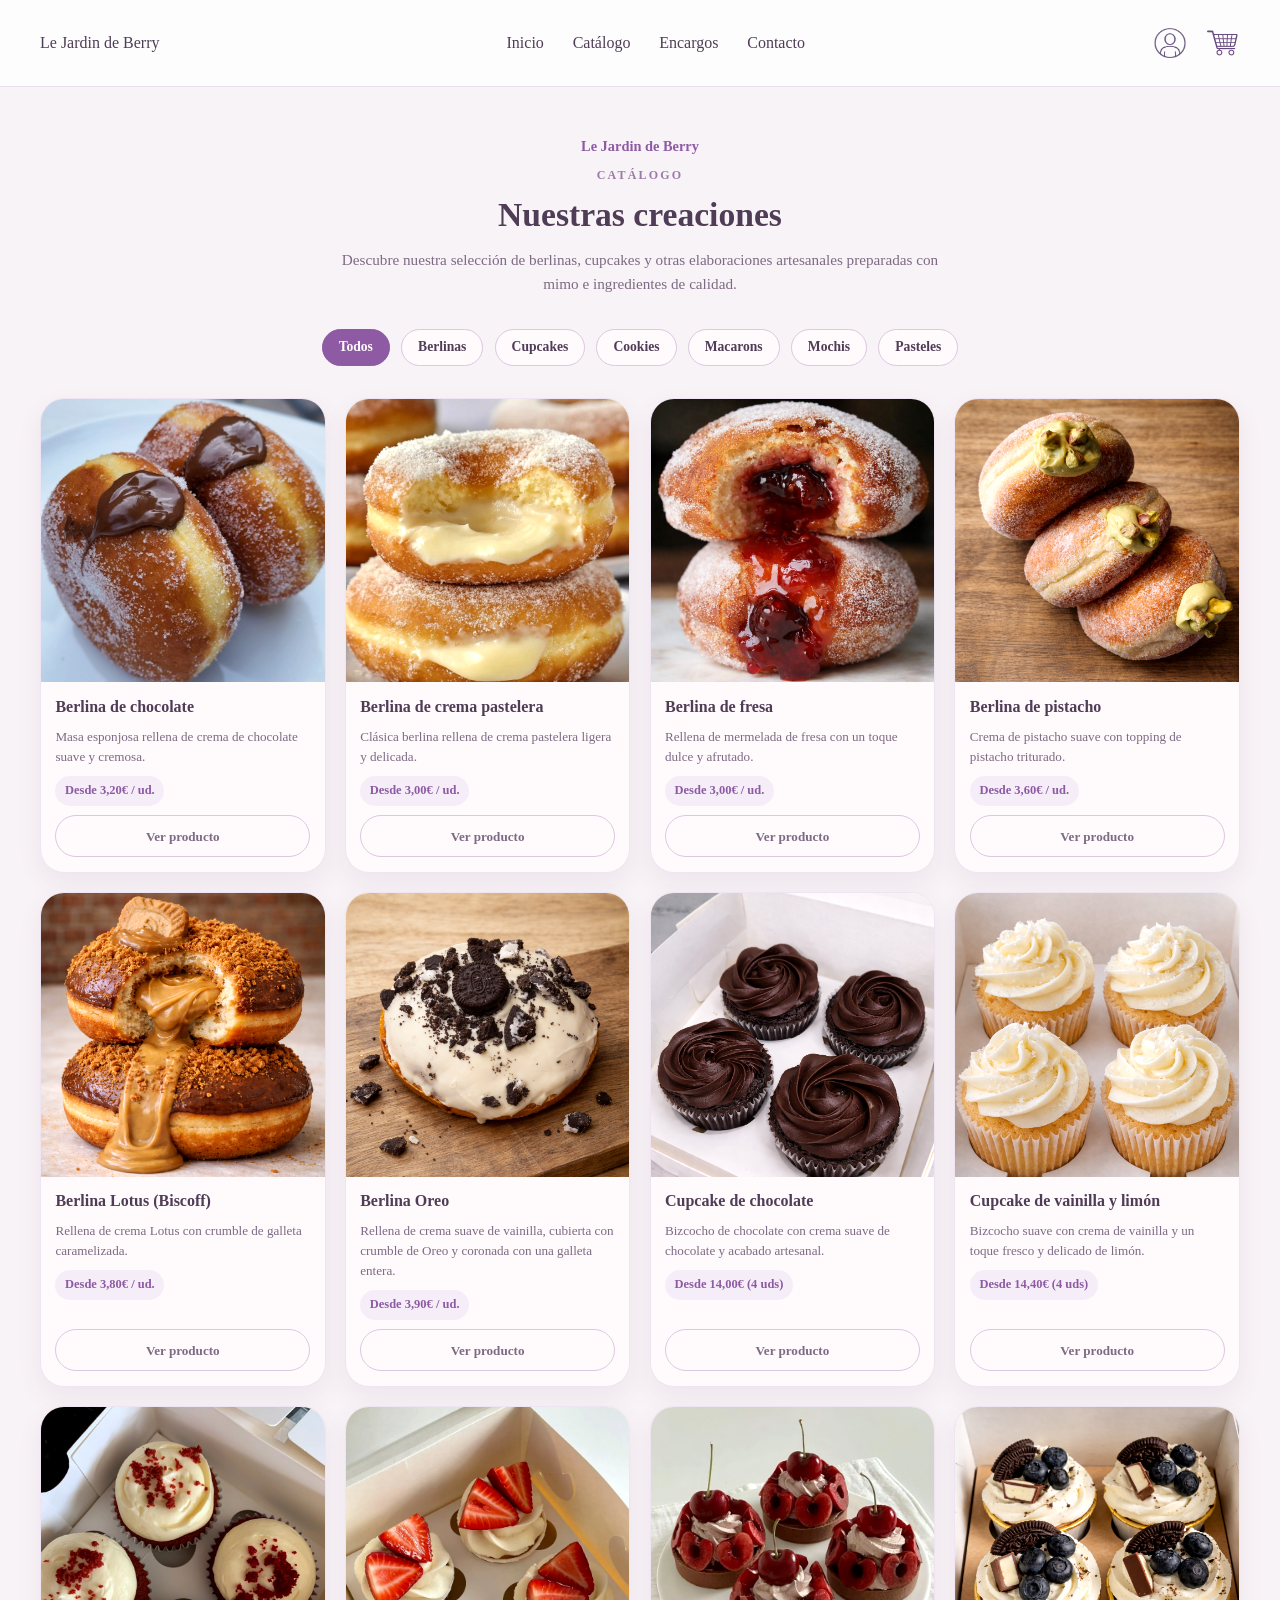
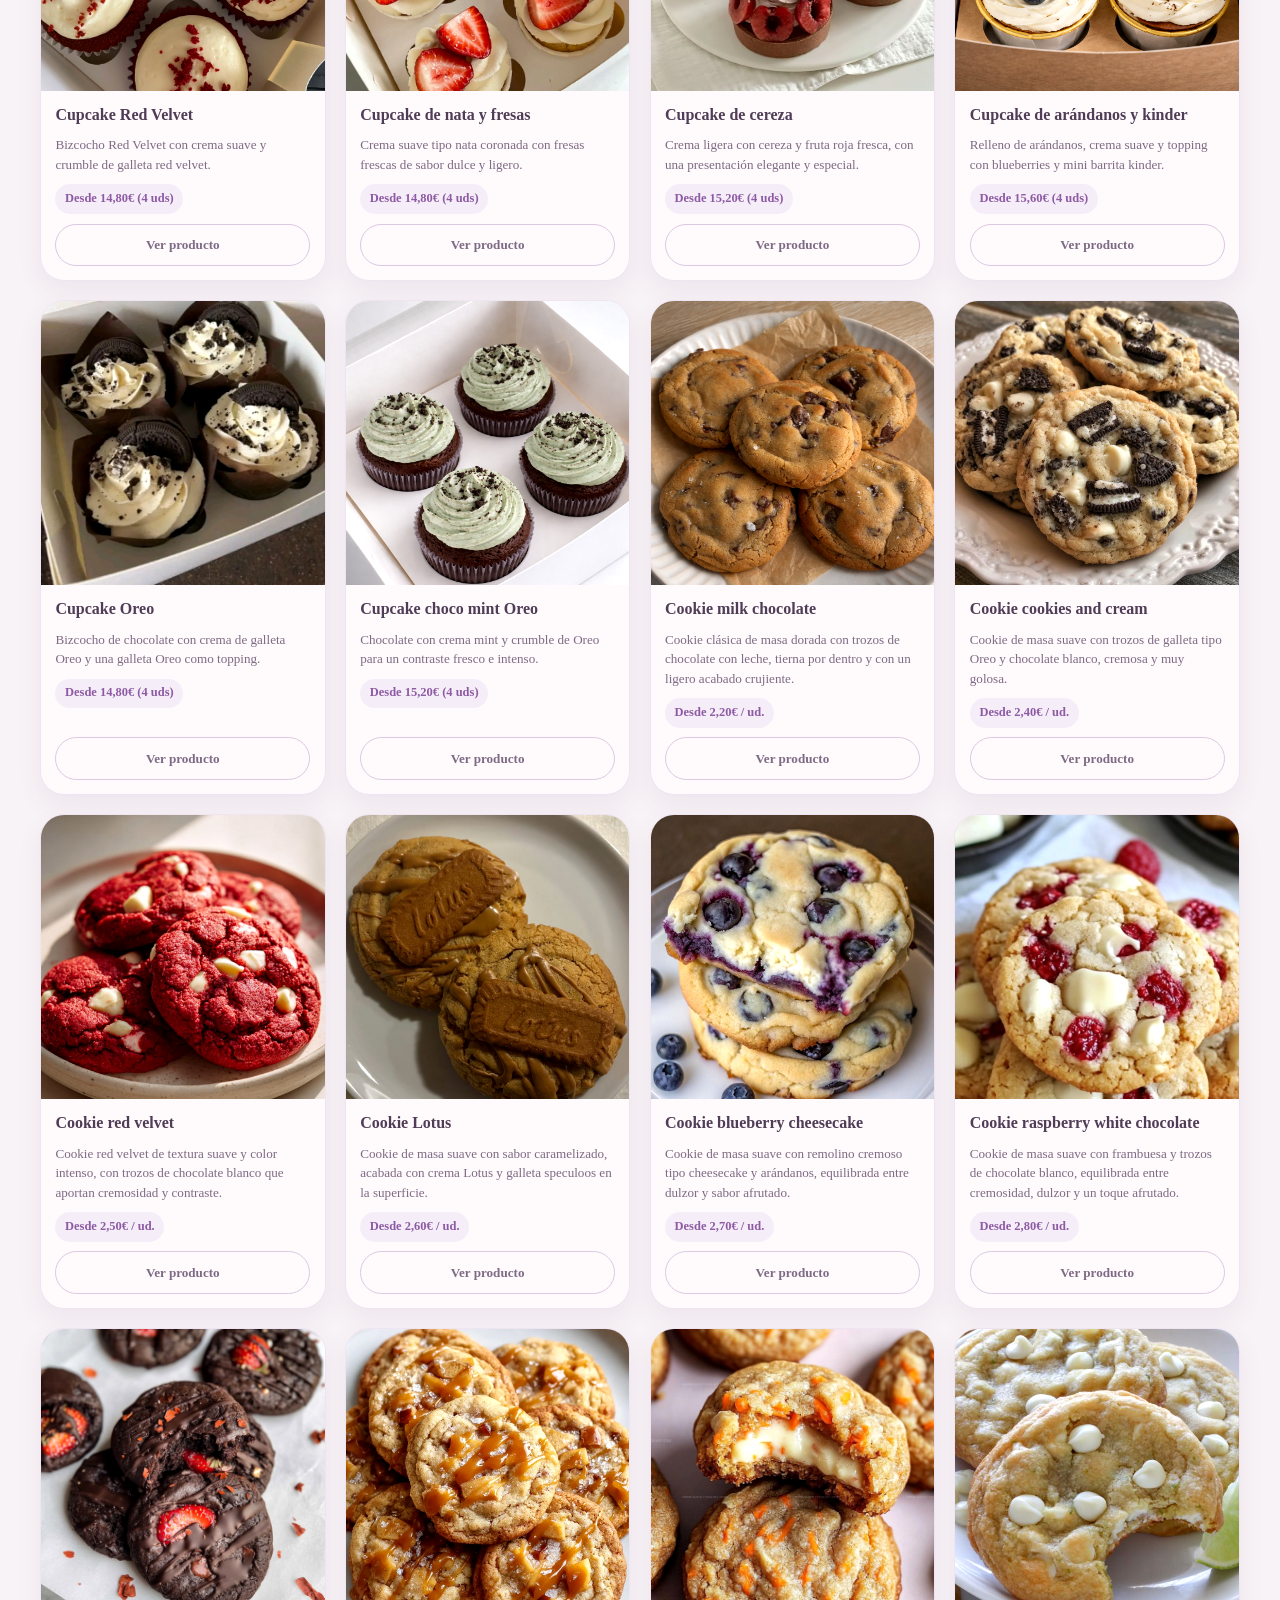
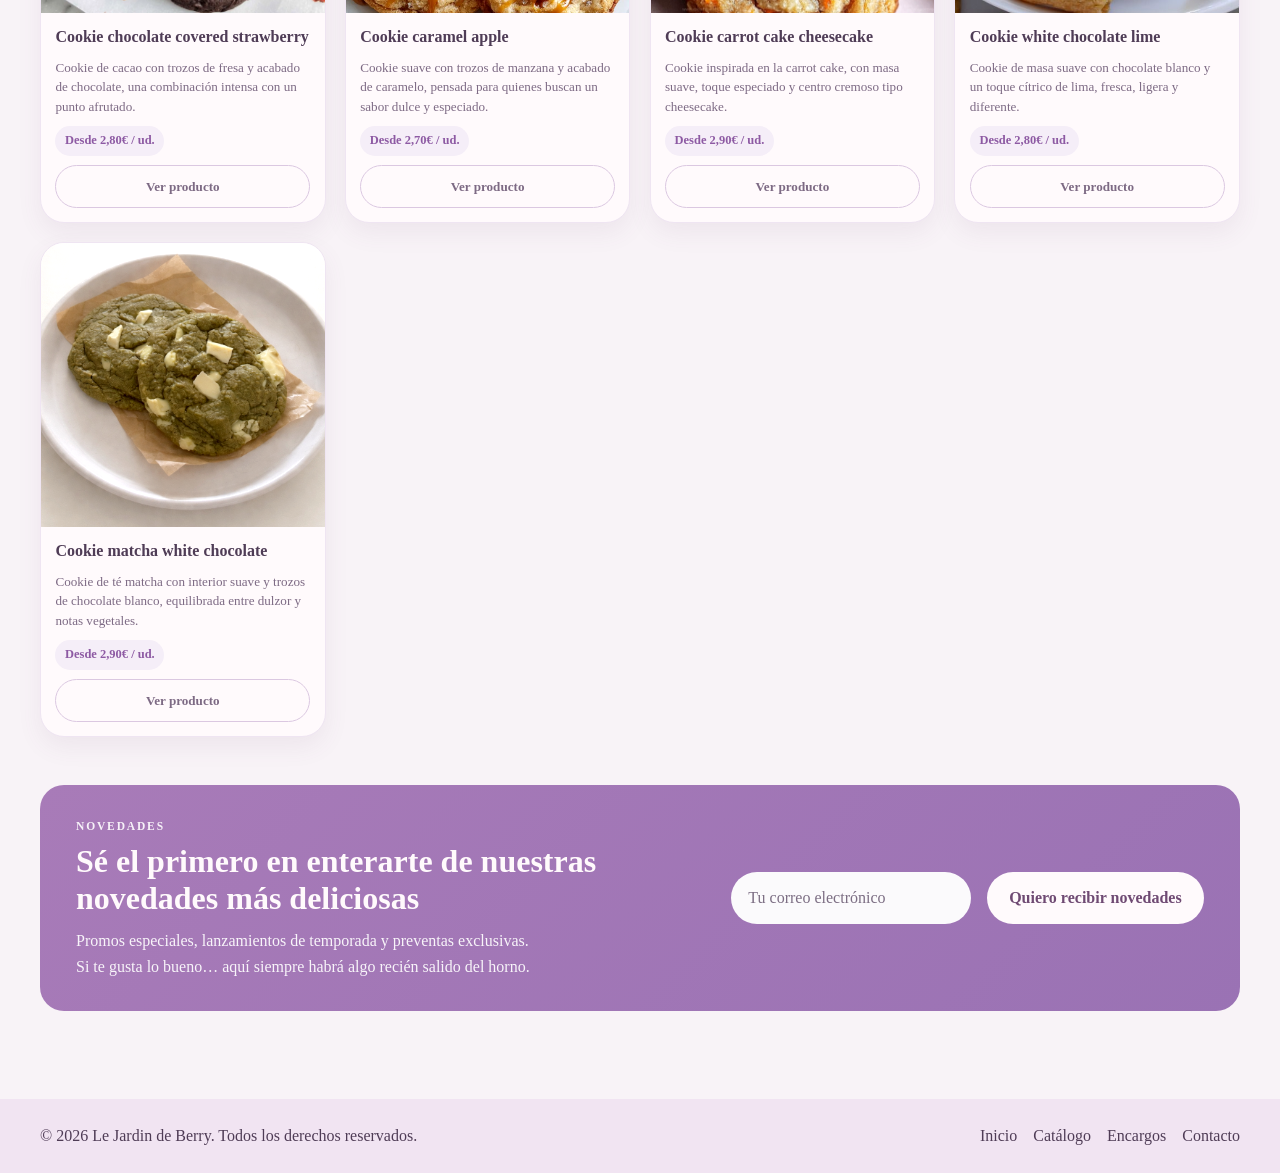
==== public/catalogo.html @ 3eb3f92a "Initial project structure" ====
<!DOCTYPE html>
<html lang="es">
<head>
  <!-- Meta básicos -->
  <meta charset="UTF-8" />
  <meta name="viewport" content="width=device-width, initial-scale=1.0" />

  <!-- SEO -->
  <title>Catálogo | Le Jardin de Berry</title>
  <meta
    name="description"
    content="Explora el catálogo de Le Jardin de Berry con berlinas, cupcakes, galletas, macarons, mochis y pasteles artesanales."
  />

  <!-- Hojas de estilo -->
  <link rel="stylesheet" href="css/styles.css" />
  <link rel="stylesheet" href="css/catalogo.css" />

  <!-- Favicon -->
  <link rel="icon" type="image/png" href="img/homepage/favicon/favicon.png" />
</head>
<body>

  <!-- Header / Cabecera principal -->
  <header class="site-header">
    <div class="container header-container">

      <!-- Logo -->
      <a href="index.html" class="logo">Le Jardin de Berry</a>

      <!-- Navegación principal -->
      <nav class="main-nav" aria-label="Navegación principal">
        <ul class="nav-list">
          <li><a href="index.html">Inicio</a></li>
          <li><a href="catalogo.html" class="active" aria-current="page">Catálogo</a></li>
          <li><a href="encargos.html">Encargos</a></li>
          <li><a href="contacto.html">Contacto</a></li>
        </ul>
      </nav>

      <!-- Iconos de usuario y carrito -->
      <div class="header-icons">
        <a href="login.html" class="icon-link" aria-label="Ir a la cuenta">
          <img src="img/icons/user.png" alt="Cuenta" />
        </a>
        <a href="carrito.html" class="icon-link" aria-label="Ir al carrito">
          <img src="img/icons/cart.png" alt="Carrito" />
        </a>
      </div>

    </div>
  </header>

  <!-- Contenido principal -->
  <main>

    <!-- Hero del catálogo -->
    <section class="catalog-hero">
      <div class="container catalog-hero-content">
        <p class="catalog-brand-name">Le Jardin de Berry</p>
        <p class="section-label">CATÁLOGO</p>
        <h1>Nuestras creaciones</h1>
        <p class="catalog-subtitle">
          Descubre nuestra selección de berlinas, cupcakes y otras elaboraciones
          artesanales preparadas con mimo e ingredientes de calidad.
        </p>
      </div>
    </section>

    <!-- Filtros del catálogo -->
    <section class="catalog-filters-section">
      <div class="container">
        <div class="catalog-filters">
          <button class="filter-btn active" type="button" aria-pressed="true">Todos</button>
          <button class="filter-btn" type="button" aria-pressed="false">Berlinas</button>
          <button class="filter-btn" type="button" aria-pressed="false">Cupcakes</button>
          <button class="filter-btn" type="button" aria-pressed="false">Cookies</button>
          <button class="filter-btn" type="button" aria-pressed="false">Macarons</button>
          <button class="filter-btn" type="button" aria-pressed="false">Mochis</button>
          <button class="filter-btn" type="button" aria-pressed="false">Pasteles</button>
        </div>
      </div>
    </section>

    <!-- Productos del catálogo -->
    <section class="catalog-products">
      <div class="container">
        <div class="catalog-grid">

          <!-- Productos: Berlinas -->
          <article class="catalog-card" data-category="berlinas">
            <img src="img\catalogo\filled_doughnut\chocolate_doughnut_1.jpg" alt="Berlina de chocolate" />
            <div class="catalog-card-body">
              <h3>Berlina de chocolate</h3>
              <p>Masa esponjosa rellena de crema de chocolate suave y cremosa.</p>
              <span class="price-tag">Desde 3,20€ / ud.</span>
              <a href="producto.html?id=berlina-chocolate" class="btn-outline">Ver producto</a>
            </div>
          </article>

          <article class="catalog-card" data-category="berlinas">
            <img src="img\catalogo\filled_doughnut\cream_doughnut_1.jpg" alt="Berlina de crema pastelera" />
            <div class="catalog-card-body">
              <h3>Berlina de crema pastelera</h3>
              <p>Clásica berlina rellena de crema pastelera ligera y delicada.</p>
              <span class="price-tag">Desde 3,00€ / ud.</span>
              <a href="producto.html?id=berlina-crema" class="btn-outline">Ver producto</a>
            </div>
          </article>

          <article class="catalog-card" data-category="berlinas">
            <img src="img/catalogo/filled_doughnut/jam_doughnut_1.png" alt="Berlina de fresa" />
            <div class="catalog-card-body">
              <h3>Berlina de fresa</h3>
              <p>Rellena de mermelada de fresa con un toque dulce y afrutado.</p>
              <span class="price-tag">Desde 3,00€ / ud.</span>
              <a href="producto.html?id=berlina-fresa" class="btn-outline">Ver producto</a>
            </div>
          </article>

          <article class="catalog-card" data-category="berlinas">
            <img src="img/catalogo/filled_doughnut/pistachio_doughnut_1.png" alt="Berlina de pistacho" />
            <div class="catalog-card-body">
              <h3>Berlina de pistacho</h3>
              <p>Crema de pistacho suave con topping de pistacho triturado.</p>
              <span class="price-tag">Desde 3,60€ / ud.</span>
              <a href="producto.html?id=berlina-pistacho" class="btn-outline">Ver producto</a>
            </div>
          </article>

          <article class="catalog-card" data-category="berlinas">
            <img src="img/catalogo/filled_doughnut/biscoff_doughnut_1.png" alt="Berlina Lotus Biscoff" />
            <div class="catalog-card-body">
              <h3>Berlina Lotus (Biscoff)</h3>
              <p>Rellena de crema Lotus con crumble de galleta caramelizada.</p>
              <span class="price-tag">Desde 3,80€ / ud.</span>
              <a href="producto.html?id=berlina-lotus" class="btn-outline">Ver producto</a>
            </div>
          </article>

          <article class="catalog-card" data-category="berlinas">
            <img src="img/catalogo/filled_doughnut/oreo_doughnut_1.png" alt="Berlina Oreo" />
            <div class="catalog-card-body">
              <h3>Berlina Oreo</h3>
              <p>Rellena de crema suave de vainilla, cubierta con crumble de Oreo y coronada con una galleta entera.</p>
              <span class="price-tag">Desde 3,90€ / ud.</span>
              <a href="producto.html?id=berlina-oreo" class="btn-outline">Ver producto</a>
            </div>
          </article>

          <!-- Productos: Cupcakes -->
          <article class="catalog-card" data-category="cupcakes">
            <img src="img/catalogo/cupcakes/choco_cupcakes_1.png" alt="Cupcake de chocolate" />
            <div class="catalog-card-body">
              <h3>Cupcake de chocolate</h3>
              <p>Bizcocho de chocolate con crema suave de chocolate y acabado artesanal.</p>
              <span class="price-tag">Desde 14,00€ (4 uds)</span>
              <a href="producto.html?id=cupcake-chocolate" class="btn-outline">Ver producto</a>
            </div>
          </article>

          <article class="catalog-card" data-category="cupcakes">
            <img src="img/catalogo/cupcakes/lemon_vanilla_cupcakes_1.png" alt="Cupcake de vainilla y limón" />
            <div class="catalog-card-body">
              <h3>Cupcake de vainilla y limón</h3>
              <p>Bizcocho suave con crema de vainilla y un toque fresco y delicado de limón.</p>
              <span class="price-tag">Desde 14,40€ (4 uds)</span>
              <a href="producto.html?id=cupcake-vainilla-limon" class="btn-outline">Ver producto</a>
            </div>
          </article>

          <article class="catalog-card" data-category="cupcakes">
            <img src="img/catalogo/cupcakes/redvelvet_cupcakes_1.jpg" alt="Cupcake Red Velvet" />
            <div class="catalog-card-body">
              <h3>Cupcake Red Velvet</h3>
              <p>Bizcocho Red Velvet con crema suave y crumble de galleta red velvet.</p>
              <span class="price-tag">Desde 14,80€ (4 uds)</span>
              <a href="producto.html?id=cupcake-red-velvet" class="btn-outline">Ver producto</a>
            </div>
          </article>

          <article class="catalog-card" data-category="cupcakes">
            <img src="img/catalogo/cupcakes/strawberry_cupcakes_1.jpg" alt="Cupcake de nata con fresas" />
            <div class="catalog-card-body">
              <h3>Cupcake de nata y fresas</h3>
              <p>Crema suave tipo nata coronada con fresas frescas de sabor dulce y ligero.</p>
              <span class="price-tag">Desde 14,80€ (4 uds)</span>
              <a href="producto.html?id=cupcake-fresa-nata" class="btn-outline">Ver producto</a>
            </div>
          </article>

          <article class="catalog-card" data-category="cupcakes">
            <img src="img/catalogo/cupcakes/cherry_cupcakes_1.jpg" alt="Cupcake de cereza" />
            <div class="catalog-card-body">
              <h3>Cupcake de cereza</h3>
              <p>Crema ligera con cereza y fruta roja fresca, con una presentación elegante y especial.</p>
              <span class="price-tag">Desde 15,20€ (4 uds)</span>
              <a href="producto.html?id=cupcake-cherry" class="btn-outline">Ver producto</a>
            </div>
          </article>

          <article class="catalog-card" data-category="cupcakes">
            <img src="img/catalogo/cupcakes/blueberry_cupcakes_1.png" alt="Cupcake de arándanos y kinder" />
            <div class="catalog-card-body">
              <h3>Cupcake de arándanos y kinder</h3>
              <p>Relleno de arándanos, crema suave y topping con blueberries y mini barrita kinder.</p>
              <span class="price-tag">Desde 15,60€ (4 uds)</span>
              <a href="producto.html?id=cupcake-blueberry" class="btn-outline">Ver producto</a>
            </div>
          </article>

          <article class="catalog-card" data-category="cupcakes">
            <img src="img/catalogo/cupcakes/oreo_cupcakes_1.jpg" alt="Cupcake Oreo" />
            <div class="catalog-card-body">
              <h3>Cupcake Oreo</h3>
              <p>Bizcocho de chocolate con crema de galleta Oreo y una galleta Oreo como topping.</p>
              <span class="price-tag">Desde 14,80€ (4 uds)</span>
              <a href="producto.html?id=cupcake-oreo" class="btn-outline">Ver producto</a>
            </div>
          </article>

          <article class="catalog-card" data-category="cupcakes">
            <img src="img/catalogo/cupcakes/mint_oreo_cupcakes_1.png" alt="Cupcake choco mint con crumble de Oreo" />
            <div class="catalog-card-body">
              <h3>Cupcake choco mint Oreo</h3>
              <p>Chocolate con crema mint y crumble de Oreo para un contraste fresco e intenso.</p>
              <span class="price-tag">Desde 15,20€ (4 uds)</span>
              <a href="producto.html?id=cupcake-choco-mint" class="btn-outline">Ver producto</a>
            </div>
          </article>

                    <!-- Productos: Cookies -->
          <article class="catalog-card" data-category="cookies">
            <img src="img/catalogo/cookies/milk_chocolate_cookies_1.png" alt="Cookie milk chocolate" />
            <div class="catalog-card-body">
              <h3>Cookie milk chocolate</h3>
              <p>Cookie clásica de masa dorada con trozos de chocolate con leche, tierna por dentro y con un ligero acabado crujiente.</p>
              <span class="price-tag">Desde 2,20€ / ud.</span>
              <a href="producto.html?id=cookie-milk-chocolate" class="btn-outline">Ver producto</a>
            </div>
          </article>

          <article class="catalog-card" data-category="cookies">
            <img src="img/catalogo/cookies/cookies_and_cream_cookies_1.jpg" alt="Cookie cookies and cream" />
            <div class="catalog-card-body">
              <h3>Cookie cookies and cream</h3>
              <p>Cookie de masa suave con trozos de galleta tipo Oreo y chocolate blanco, cremosa y muy golosa.</p>
              <span class="price-tag">Desde 2,40€ / ud.</span>
              <a href="producto.html?id=cookie-cookies-and-cream" class="btn-outline">Ver producto</a>
            </div>
          </article>

          <article class="catalog-card" data-category="cookies">
            <img src="img/catalogo/cookies/red_velvet_cookies_1.jpg" alt="Cookie red velvet" />
            <div class="catalog-card-body">
              <h3>Cookie red velvet</h3>
              <p>Cookie red velvet de textura suave y color intenso, con trozos de chocolate blanco que aportan cremosidad y contraste.</p>
              <span class="price-tag">Desde 2,50€ / ud.</span>
              <a href="producto.html?id=cookie-red-velvet" class="btn-outline">Ver producto</a>
            </div>
          </article>

          <article class="catalog-card" data-category="cookies">
            <img src="img/catalogo/cookies/lotus_cookies_1.jpg" alt="Cookie Lotus" />
            <div class="catalog-card-body">
              <h3>Cookie Lotus</h3>
              <p>Cookie de masa suave con sabor caramelizado, acabada con crema Lotus y galleta speculoos en la superficie.</p>
              <span class="price-tag">Desde 2,60€ / ud.</span>
              <a href="producto.html?id=cookie-lotus" class="btn-outline">Ver producto</a>
            </div>
          </article>

          <article class="catalog-card" data-category="cookies">
            <img src="img/catalogo/cookies/blueberry_cheesecake_cookies_1.jpg" alt="Cookie blueberry cheesecake" />
            <div class="catalog-card-body">
              <h3>Cookie blueberry cheesecake</h3>
              <p>Cookie de masa suave con remolino cremoso tipo cheesecake y arándanos, equilibrada entre dulzor y sabor afrutado.</p>
              <span class="price-tag">Desde 2,70€ / ud.</span>
              <a href="producto.html?id=cookie-blueberry-cheesecake" class="btn-outline">Ver producto</a>
            </div>
          </article>

          <article class="catalog-card" data-category="cookies">
            <img src="img/catalogo/cookies/raspberry_white chocolate_cookies_1.jpg" alt="Cookie raspberry white chocolate" />
            <div class="catalog-card-body">
              <h3>Cookie raspberry white chocolate</h3>
              <p>Cookie de masa suave con frambuesa y trozos de chocolate blanco, equilibrada entre cremosidad, dulzor y un toque afrutado.</p>
              <span class="price-tag">Desde 2,80€ / ud.</span>
              <a href="producto.html?id=cookie-raspberry-white-chocolate" class="btn-outline">Ver producto</a>
            </div>
          </article>

          <article class="catalog-card" data-category="cookies">
            <img src="img/catalogo/cookies/chocolate_covered_strawberry_cookies_1.jpg" alt="Cookie chocolate covered strawberry" />
            <div class="catalog-card-body">
              <h3>Cookie chocolate covered strawberry</h3>
              <p>Cookie de cacao con trozos de fresa y acabado de chocolate, una combinación intensa con un punto afrutado.</p>
              <span class="price-tag">Desde 2,80€ / ud.</span>
              <a href="producto.html?id=cookie-chocolate-covered-strawberry" class="btn-outline">Ver producto</a>
            </div>
          </article>

          <article class="catalog-card" data-category="cookies">
            <img src="img/catalogo/cookies/caramel_apple_cookies_1.jpg" alt="Cookie caramel apple" />
            <div class="catalog-card-body">
              <h3>Cookie caramel apple</h3>
              <p>Cookie suave con trozos de manzana y acabado de caramelo, pensada para quienes buscan un sabor dulce y especiado.</p>
              <span class="price-tag">Desde 2,70€ / ud.</span>
              <a href="producto.html?id=cookie-caramel-apple" class="btn-outline">Ver producto</a>
            </div>
          </article>

          <article class="catalog-card" data-category="cookies">
            <img src="img/catalogo/cookies/carrot_cake_cheesecake_cookies_1.jpg" alt="Cookie carrot cake cheesecake" />
            <div class="catalog-card-body">
              <h3>Cookie carrot cake cheesecake</h3>
              <p>Cookie inspirada en la carrot cake, con masa suave, toque especiado y centro cremoso tipo cheesecake.</p>
              <span class="price-tag">Desde 2,90€ / ud.</span>
              <a href="producto.html?id=cookie-carrot-cake-cheesecake" class="btn-outline">Ver producto</a>
            </div>
          </article>

          <article class="catalog-card" data-category="cookies">
            <img src="img/catalogo/cookies/white_chocolate_lime_cookies_1.jpg" alt="Cookie white chocolate lime" />
            <div class="catalog-card-body">
              <h3>Cookie white chocolate lime</h3>
              <p>Cookie de masa suave con chocolate blanco y un toque cítrico de lima, fresca, ligera y diferente.</p>
              <span class="price-tag">Desde 2,80€ / ud.</span>
              <a href="producto.html?id=cookie-white-chocolate-lime" class="btn-outline">Ver producto</a>
            </div>
          </article>

          <article class="catalog-card" data-category="cookies">
            <img src="img/catalogo/cookies/matcha_white_chocolate_cookies_1.png" alt="Cookie matcha white chocolate" />
            <div class="catalog-card-body">
              <h3>Cookie matcha white chocolate</h3>
              <p>Cookie de té matcha con interior suave y trozos de chocolate blanco, equilibrada entre dulzor y notas vegetales.</p>
              <span class="price-tag">Desde 2,90€ / ud.</span>
              <a href="producto.html?id=cookie-matcha-white-chocolate" class="btn-outline">Ver producto</a>
            </div>
          </article>
        </div>
      </div>
    </section>

    <!-- Form novedades -->
     <section class="newsletter-cta">
        <div class="container">
          <div class="newsletter-cta-box">
            <div class="newsletter-cta-content">
              <p class="newsletter-cta-label">Novedades</p>
              <h2 class="newsletter-cta-title">Sé el primero en enterarte de nuestras novedades más deliciosas</h2>
              <p class="newsletter-cta-text">
                Promos especiales, lanzamientos de temporada y preventas exclusivas.
              </p>
              <p class="newsletter-cta-text"> 
                Si te gusta lo bueno… aquí siempre habrá algo recién salido del horno.
              </p>
            </div>

            <form class="newsletter-cta-form" action="#" method="post">
              <label for="newsletter-email" class="sr-only">Tu correo electrónico</label>
              <input
                type="email"
                id="newsletter-email"
                class="newsletter-cta-input"
                placeholder="Tu correo electrónico"
              />
              <button type="submit" class="newsletter-cta-button">
                Quiero recibir novedades
              </button>
            </form>
          </div>
        </div>
      </section>
  </main>

  <!-- Footer / Pie de página -->
  <footer class="site-footer">
    <div class="container footer-container">
      <p>© 2026 Le Jardin de Berry. Todos los derechos reservados.</p>

      <!-- Enlaces del footer -->
      <div class="footer-links">
        <a href="index.html">Inicio</a>
        <a href="catalogo.html">Catálogo</a>
        <a href="encargos.html">Encargos</a>
        <a href="contacto.html">Contacto</a>
      </div>
    </div>
  </footer>

  <!-- Scripts del catálogo -->
  <script src="js/catalogo_filtros.js"></script>
</body>
</html>
---- public/css/styles.css ----
/* =========
   VARIABLES
========= */
:root {
  --color-bg: #f8f3f7;
  --color-white: #fffafc;
  --color-text: #4f3c56;
  --color-muted: #7d6a84;
  --color-primary: #8d5aa3;
  --color-primary-dark: #6f4a73;
  --color-accent: #d6a44c;
  --color-subtitle: #9b7aa8;
  --color-control-bg: #fcfcfc;
  --color-control-hover: #f3f3f3;

  --border-soft: #efe5f2;
  --border-mid: #dbc8e1;
  --border-header: #eadfed;
  --border-soft-2: #eee1f3;
  --border-accent-soft: #dcc6ea;
  --border-accent-mid: #e7d9f0;
  --border-dashed-soft: #d8c6e8;

  --surface-soft: #f6eef8;
  --surface-soft-2: #f3e7f6;
  --surface-badge: #f5eef8;
  --surface-highlight: #f1e7f7;
  --surface-soft-3: #f8f3fb;
  --surface-footer: #f1e4f2;

  --shadow-soft: 0 10px 24px rgba(111, 74, 115, 0.08);
  --shadow-card: 0 16px 40px rgba(202, 182, 210, 0.22);
  --shadow-button: 0 10px 25px rgba(141, 90, 163, 0.22);
  --shadow-card-hover: 0 18px 38px rgba(141, 90, 163, 0.16);
  --shadow-soft-hover: 0 14px 30px rgba(111, 74, 115, 0.12);

  --radius-sm: 18px;
  --radius-md: 24px;
  --radius-lg: 32px;
  --radius-pill: 999px;

  --container-width: 1200px;

  --transition-fast: .25s ease;
  --transition: .3s ease;
}

/* =========
   RESET / BASE
========= */
*,
*::before,
*::after {
  box-sizing: border-box;
}

html {
  scroll-behavior: smooth;
}

body,
h1, h2, h3, h4,
p,
blockquote,
ul {
  margin: 0;
}

body {
  font-family: Georgia, "Times New Roman", serif;
  background: var(--color-bg);
  color: var(--color-text);
  line-height: 1.6;
}

img {
  display: block;
  max-width: 100%;
}

a {
  color: inherit;
  text-decoration: none;
}

h1, h2, h3, h4 {
  line-height: 1.2;
}

p {
  color: var(--color-muted);
  font-size: 1rem;
}

/* =========
   LAYOUT GENERAL
========= */
.container {
  width: min(100% - 2rem, var(--container-width));
  margin: 0 auto;
}

.section {
  padding: 4rem 0;
}

/* =========
   ENCABEZADOS DE SECCIÓN
========= */
.section-heading {
  text-align: center;
  margin-bottom: 2.5rem;
}

.section-heading-left,
.section-heading-row {
  text-align: left;
}

.section-heading h2 {
  font-size: 2.4rem;
  margin-bottom: .7rem;
  color: var(--color-text);
}

.section-subtitle {
  margin-bottom: .8rem;
  font-size: 0.9rem;
  font-weight: 700;
  text-transform: uppercase;
  letter-spacing: .14rem;
  color: var(--color-subtitle);
}

.section-heading-row {
  display: flex;
  align-items: end;
  justify-content: space-between;
  gap: 2rem;
}

.section-text,
.gourmet-desc {
  font-size: 1rem;
  line-height: 1.6;
}

/* =========
   BOTONES
========= */
.button {
  display: inline-block;
  padding: .95rem 1.6rem;
  border: 1px solid transparent;
  border-radius: var(--radius-pill);
  font-size: .95rem;
  font-weight: 700;
  transition: var(--transition);
}

.button-main {
  background: var(--color-primary);
  color: var(--color-white);
  box-shadow: var(--shadow-button);
}

.button-main:hover {
  background: var(--color-primary-dark);
  transform: translateY(-2px);
}

.button-light {
  background: var(--color-white);
  color: var(--color-muted);
  border-color: var(--border-mid);
}

.button-light:hover {
  background: var(--color-primary);
  color: var(--color-white);
  border-color: var(--color-primary);
}

.card-button {
  width: 100%;
  text-align: center;
}

/* =========
   HEADER / NAVEGACIÓN
========= */
.site-header {
  position: sticky;
  top: 0;
  z-index: 1000;
  background: rgba(255, 255, 255, .82);
  border-bottom: 1px solid var(--border-header);
  backdrop-filter: blur(10px);
}

.header-container,
.header-icons,
.footer-container,
.nav-list,
.hero-buttons,
.contact-list {
  display: flex;
  align-items: center;
}

.header-container,
.footer-container {
  justify-content: space-between;
  gap: 1rem;
}

.header-container {
  min-height: 86px;
}

.logo a {
  font-size: 1.8rem;
  font-weight: 700;
  color: var(--color-text);
}

.nav-list {
  gap: 1.8rem;
  list-style: none;
  padding-left: 0;
}

.nav-list a,
.icon-link,
.footer-links a {
  color: var(--color-text);
  transition: var(--transition);
}

.nav-list a:hover,
.icon-link:hover,
.footer-links a:hover {
  color: var(--color-primary);
}

.header-icons {
  gap: 1rem;
}

.icon-link {
  display: flex;
  align-items: center;
  justify-content: center;
  width: 36px;
  height: 36px;
}

.icon-link img {
  width: 32px;
  height: 32px;
  object-fit: contain;
}

.user-name {
  margin-left: .35rem;
}

/* =========
   HERO
========= */
.hero {
  padding: 5rem 0 4rem;
}

.hero-container,
.gourmet-container,
.custom-orders-container,
.contact-container {
  display: grid;
  gap: 3rem;
}

.hero-container {
  grid-template-columns: 1.05fr .95fr;
  align-items: start;
}

.hero-logo {
  width: 100%;
  max-width: 350px;
  margin-bottom: 1.4rem;
}

.hero-text h1 {
  max-width: 680px;
  margin-bottom: 1.2rem;
  font-size: 2.1rem;
  line-height: 1.15;
  color: var(--color-text);
}

.hero-text > p {
  max-width: 580px;
  margin-bottom: 1.8rem;
  font-size: 1.18rem;
}

.hero-buttons {
  flex-wrap: wrap;
  gap: 1rem;
  margin-bottom: 2rem;
}

.hero-data,
.cards-grid,
.reviews-grid,
.custom-orders-boxes {
  display: grid;
}

.hero-data {
  grid-template-columns: repeat(3, 1fr);
  gap: .9rem;
  max-width: 700px;
  margin-top: 1.2rem;
}

.hero-data-box,
.review-card,
.product-card,
.hero-image-box {
  background: var(--color-white);
  border: 1px solid var(--border-soft);
}

.hero-data-box {
  padding: 1rem .9rem;
  border-radius: var(--radius-sm);
  box-shadow: 0 4px 18px rgba(111, 74, 115, .05);
  transition: transform var(--transition-fast), box-shadow var(--transition-fast);
}

.hero-data-box:hover {
  transform: translateY(-3px);
  box-shadow: var(--shadow-card);
}

.hero-data-box h4,
.custom-box h3 {
  margin-bottom: .35rem;
  font-size: 1rem;
  color: var(--color-text);
}

.hero-data-box p,
.card-desc,
.custom-box p {
  font-size: .95rem;
}

.hero-data-box p {
  line-height: 1.45;
}

.hero-icon {
  display: flex;
  align-items: center;
  justify-content: center;
  width: 42px;
  height: 42px;
  margin-bottom: .5rem;
  border-radius: 50%;
  background: var(--surface-soft-2);
  transition: transform var(--transition-fast);
}

.hero-data-box:hover .hero-icon {
  transform: scale(1.08);
}

.hero-icon img {
  width: 20px;
  height: 20px;
}

.hero-image {
  position: relative;
  align-self: start;
}

.hero-image-box {
  position: relative;
  padding: 1rem;
  border-radius: var(--radius-md);
  box-shadow: 0 20px 50px rgba(202, 182, 210, .28);
}

.hero-image-box img {
  width: 100%;
  height: 470px;
  object-fit: cover;
  border-radius: var(--radius-sm);
}

.hero-card {
  position: absolute;
  left: 2rem;
  bottom: 2rem;
  padding: 1rem 1.1rem;
  background: rgba(255, 255, 255, .92);
  border-radius: var(--radius-sm);
  box-shadow: 0 12px 25px rgba(79, 53, 88, .1);
  backdrop-filter: blur(8px);
}

.hero-card-top {
  font-size: .88rem;
  color: var(--color-primary);
}

.hero-card-title {
  font-size: 1.05rem;
  font-weight: 700;
  color: var(--color-text);
}

/* =========
   PRODUCTOS DESTACADOS
========= */
.cards-grid {
  grid-template-columns: repeat(3, 1fr);
  gap: 1.7rem;
}

.product-card {
  display: flex;
  flex-direction: column;
  overflow: hidden;
  border-radius: var(--radius-lg);
  box-shadow: 0 12px 30px rgba(216, 201, 223, .28);
  transition: var(--transition);
}

.product-card:hover {
  transform: translateY(-4px);
  box-shadow: var(--shadow-card-hover);
}

.product-card img {
  width: 100%;
  height: 260px;
  object-fit: cover;
  transition: transform var(--transition);
}

.product-card:hover img {
  transform: scale(1.03);
}

.card-content {
  display: flex;
  flex: 1;
  flex-direction: column;
  justify-content: space-between;
  gap: 1.2rem;
  padding: 1.5rem;
}

.card-top {
  display: flex;
  align-items: flex-start;
  justify-content: space-between;
  gap: 1rem;
}

.card-content h3 {
  margin-bottom: .5rem;
  font-size: 1.35rem;
  color: var(--color-text);
}

.card-price {
  white-space: nowrap;
  padding: .45rem .8rem;
  border-radius: var(--radius-pill);
  background: var(--surface-badge);
  color: var(--color-primary);
  font-size: .9rem;
  font-weight: 700;
}

/* =========
   SECCIÓN GOURMET / ESENCIA
========= */
.gourmet {
  background: linear-gradient(to right, #f8f1f7, #f3ebf6);
}

.gourmet-container {
  grid-template-columns: 1.05fr .95fr;
  align-items: center;
  gap: 2.2rem;
}

.gourmet-text blockquote {
  margin-bottom: 1.2rem;
  font-size: 2.2rem;
  line-height: 1.25;
  font-style: italic;
  color: var(--color-text);
}

.gourmet-text .button {
  margin-top: 1.8rem;
}

.gourmet-image img,
.custom-orders-image img,
.contact-image img {
  width: 100%;
  object-fit: cover;
  border-radius: var(--radius-sm);
  box-shadow: var(--shadow-card);
  transition: transform var(--transition), box-shadow var(--transition);
}

.gourmet-image img:hover,
.custom-orders-image img:hover,
.contact-image img:hover {
  transform: scale(1.03);
  box-shadow: var(--shadow-card);
}

.gourmet-image img {
  max-width: 460px;
  margin-left: auto;
}

/* =========
   ENCARGOS PERSONALIZADOS
========= */
.custom-orders-container {
  grid-template-columns: .95fr 1.05fr;
  align-items: center;
}

.custom-orders-image img {
  min-height: 460px;
  object-fit: cover;
}

.custom-orders-text p {
  margin-bottom: 1.5rem;
}

.custom-orders-boxes {
  grid-template-columns: repeat(2, 1fr);
  gap: 1rem;
  margin-bottom: 1.8rem;
}

.custom-box {
  display: flex;
  flex-direction: column;
  height: 100%;
  padding: 1.2rem;
  border: 1px solid var(--border-soft-2);
  border-radius: var(--radius-sm);
  background: var(--surface-soft);
}

.custom-box p {
  margin-bottom: 0;
}

/* =========
   RESEÑAS
========= */
.reviews-grid {
  grid-template-columns: repeat(3, 1fr);
  gap: 1.5rem;
}

.review-card {
  padding: 1.6rem;
  border-radius: var(--radius-md);
  box-shadow: var(--shadow-soft);
  transition: transform var(--transition-fast), box-shadow var(--transition-fast);
}

.review-card:hover {
  transform: translateY(-4px);
  box-shadow: var(--shadow-soft-hover);
}

.review-card .stars {
  margin-bottom: .9rem;
  font-size: 1.6rem;
  color: var(--color-accent);
  transition: transform var(--transition-fast);
}

.review-card:hover .stars {
  transform: scale(1.05);
}

.review-card h3 {
  margin-top: 1rem;
  color: var(--color-primary-dark);
}

.reviews-action {
  margin-top: 2rem;
  text-align: center;
}

.reviews-button {
  display: inline-block;
  width: auto;
  min-width: 220px;
  text-align: center;
}

/* =========
   CONTACTO
========= */
.contact-container {
  grid-template-columns: 1fr 1fr;
  gap: 2.5rem;
  align-items: center;
}

.contact-list {
  flex-direction: column;
  gap: 1rem;
  list-style: none;
  padding-left: 0;
  font-size: 1.05rem;
}

.contact-list li,
.footer-container p {
  color: var(--color-text);
}

.contact-image img {
  min-height: 380px;
}

/* =========================================================
   NEWSLETTER / CTA FINAL
   ========================================================= */

.newsletter-cta {
  padding: 0 0 4.5rem;
}

.newsletter-cta-box {
  display: flex;
  justify-content: space-between;
  align-items: center;
  position: relative;
  overflow: hidden;
  gap: 2rem;
  padding: 2rem 2.25rem;
  background: linear-gradient(135deg, #a87bb8 0%, #9a72b4 100%);
  border-radius: 1.5rem;
  color: var(--color-white);

  transition: transform 0.25s ease, box-shadow 0.25s ease;
}

.newsletter-cta-box:hover {
  transform: translateY(-4px);
  box-shadow: 0 18px 40px var(--shadow-card-hover)
}

.newsletter-cta-content {
  max-width: 620px;
}

.newsletter-cta-label {
  margin: 0 0 0.5rem;
  font-size: 0.72rem;
  font-weight: 700;
  letter-spacing: 0.16em;
  text-transform: uppercase;
  color: rgba(255, 255, 255, 0.9);
}

.newsletter-cta-title {
  margin: 0 0 0.7rem;
  font-size: 2rem;
  line-height: 1.15;
  color: var(--color-white);
}

.newsletter-cta-text {
  margin: 0;
  max-width: 58ch;
  font-size: 1rem;
  line-height: 1.6;
  color: rgba(255, 255, 255, 0.92);
}

.newsletter-cta-form {
  display: flex;
  align-items: center;
  gap: 1rem;
  flex-shrink: 0;
}

.newsletter-cta-input {
  width: 240px;
  min-height: 52px;
  padding: 0 1.1rem;
  border: none;
  border-radius: 999px;
  background: rgba(255, 255, 255, 0.96);
  color: var(--color-text);
  font: inherit;
  outline: none;
}

.newsletter-cta-input::placeholder {
  color: rgba(70, 50, 80, 0.7);
}

.newsletter-cta-button {
  min-height: 52px;
  padding: 0 1.4rem;
  border: none;
  border-radius: 999px;
  background: var(--color-white);
  color: var(--color-primary-dark);
  font: inherit;
  font-weight: 700;
  cursor: pointer;
  transition: transform 0.2s ease, box-shadow 0.2s ease, opacity 0.2s ease;
}

.newsletter-cta-button:hover {
  transform: translateY(-2px);
  box-shadow: 0 10px 24px var(--shadow-soft);
  
}

.newsletter-cta-button:focus-visible,
.newsletter-cta-input:focus-visible {
  outline: 2px solid var(--color-white);
  outline-offset: 3px;
}

/* Accesibilidad */
.sr-only {
  position: absolute;
  width: 1px;
  height: 1px;
  padding: 0;
  margin: -1px;
  overflow: hidden;
  clip: rect(0, 0, 0, 0);
  white-space: nowrap;
  border: 0;
}

/* =========
   FOOTER
========= */
.site-footer {
  margin-top: 1rem;
  padding: 1.5rem 0;
  background: var(--surface-footer);
}

.footer-container,
.footer-links {
  flex-wrap: wrap;
}

.footer-links {
  display: flex;
  gap: 1rem;
}
---- public/css/catalogo.css ----
/* =========
   HERO DEL CATÁLOGO
========= */
.catalog-hero {
  padding: 3rem 0 2rem;
  text-align: center;
}

.catalog-hero-content {
  max-width: 42rem;
  margin: 0 auto;
}

.catalog-brand-name {
  margin-bottom: 0.5rem;
  font-size: 0.9rem;
  font-weight: 700;
  color: var(--color-primary);
}

.section-label {
  margin-bottom: 0.6rem;
  font-size: 0.75rem;
  font-weight: 700;
  text-transform: uppercase;
  letter-spacing: 0.18em;
  color: #9b7aa8;
}

.catalog-hero h1 {
  margin-bottom: 0.8rem;
  font-size: 2.1rem;
  line-height: 1.2;
  color: var(--color-text);
}

.catalog-subtitle {
  max-width: 38rem;
  margin: 0 auto;
  font-size: 0.95rem;
  line-height: 1.6;
  color: var(--color-muted);
}


/* =========
   FILTROS DEL CATÁLOGO
========= */
.catalog-filters-section {
  padding-bottom: 2rem;
}

.catalog-filters {
  display: flex;
  flex-wrap: wrap;
  justify-content: center;
  gap: 0.7rem;
}

.filter-btn {
  padding: 0.6rem 1rem;
  border: 1px solid var(--border-mid);
  border-radius: 999px;
  background: var(--color-white);
  color: var(--color-text);
  font-family: inherit;
  font-size: 0.85rem;
  font-weight: 700;
  cursor: pointer;
  transition: var(--transition);
}

.filter-btn:hover,
.filter-btn.active {
  background: var(--color-primary);
  color: var(--color-white);
  border-color: var(--color-primary);
}


/* =========
   PRODUCTOS DEL CATÁLOGO
========= */
.catalog-products {
  padding-bottom: 3rem;
}

.catalog-grid {
  display: grid;
  grid-template-columns: repeat(4, 1fr);
  gap: 1.2rem;
}


/* =========
   TARJETAS DE PRODUCTO
========= */
.catalog-card {
  display: flex;
  flex-direction: column;
  height: 100%;
  background: var(--color-white);
  border: 1px solid var(--border-soft);
  border-radius: 1.5rem;
  overflow: hidden;
  box-shadow: var(--shadow-soft);
  transition: transform 0.25s ease, box-shadow 0.25s ease;
}

.catalog-card:hover {
  transform: translateY(-3px);
  box-shadow: 0 14px 28px rgba(141, 90, 163, 0.14);
}


/* =========
   IMAGEN DEL PRODUCTO
========= */
.catalog-card img {
  width: 100%;
  aspect-ratio: 1 / 1;
  display: block;
  object-fit: cover;
  object-position: center 40%;
  filter: contrast(1.05) brightness(1.02);
  transition: transform 0.25s ease, box-shadow 0.25s ease;
}

.catalog-card:hover img {
  transform: translateY(-3px);
  box-shadow: 0 14px 28px rgba(141, 90, 163, 0.14);
}

/* =========
   CONTENIDO DE LA TARJETA
========= */
.catalog-card-body {
  display: flex;
  flex: 1;
  flex-direction: column;
  gap: 0.6rem;
  padding: 0.9rem;
}

.catalog-card-body h3 {
  font-size: 1rem;
  line-height: 1.3;
  color: var(--color-text);
}

.catalog-card-body p {
  font-size: 0.82rem;
  line-height: 1.5;
  color: var(--color-muted);
}


/* =========
   PRECIO DEL PRODUCTO
========= */
.price-tag {
  display: inline-block;
  width: fit-content;
  padding: 0.3rem 0.6rem;
  border-radius: 999px;
  background: #f5eef8;
  color: var(--color-primary);
  font-size: 0.78rem;
  font-weight: 700;
}


/* =========
   BOTÓN DE PRODUCTO
========= */
.btn-outline {
  display: inline-block;
  width: 100%;
  margin-top: auto;
  padding: 0.6rem 0.8rem;
  border: 1px solid var(--border-mid);
  border-radius: 999px;
  background: var(--color-white);
  color: var(--color-muted);
  text-align: center;
  text-decoration: none;
  font-size: 0.82rem;
  font-weight: 700;
  transition: var(--transition);
}

.btn-outline:hover {
  background: var(--color-primary);
  color: var(--color-white);
  border-color: var(--color-primary);
}
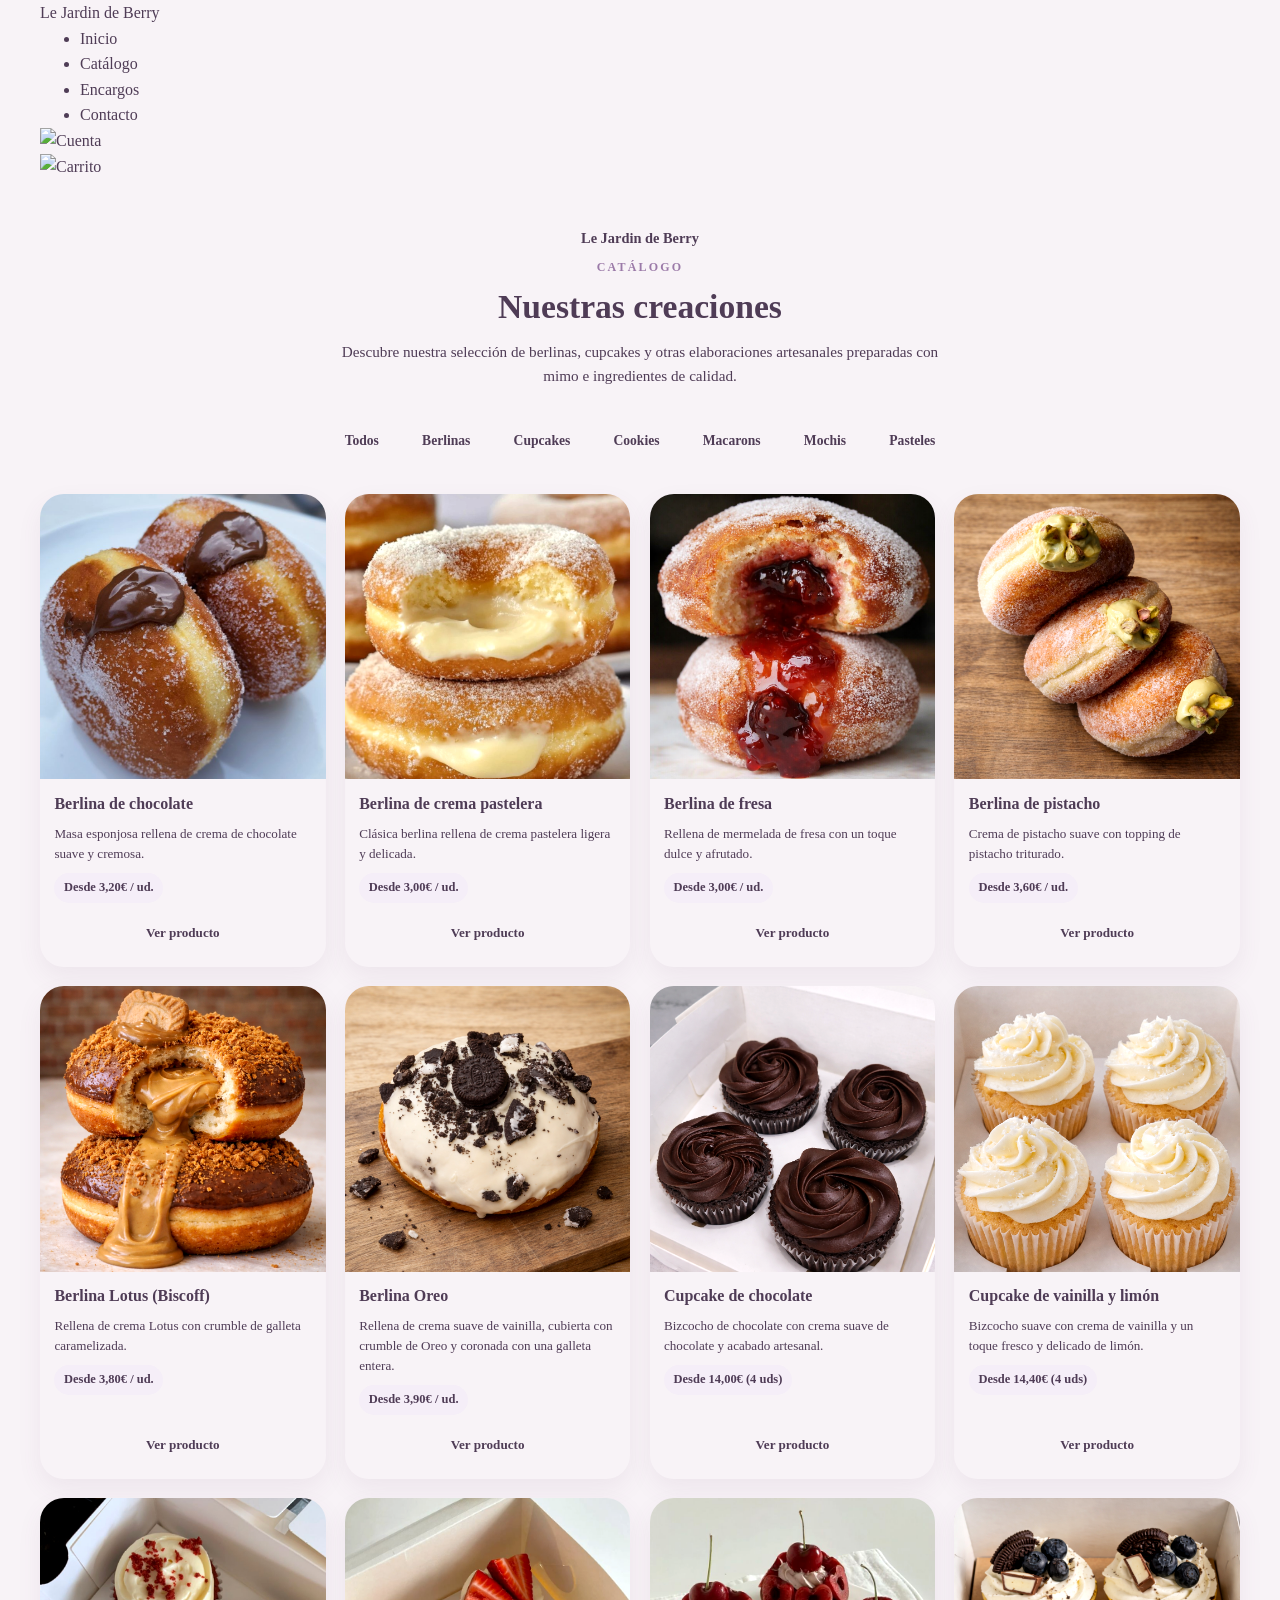
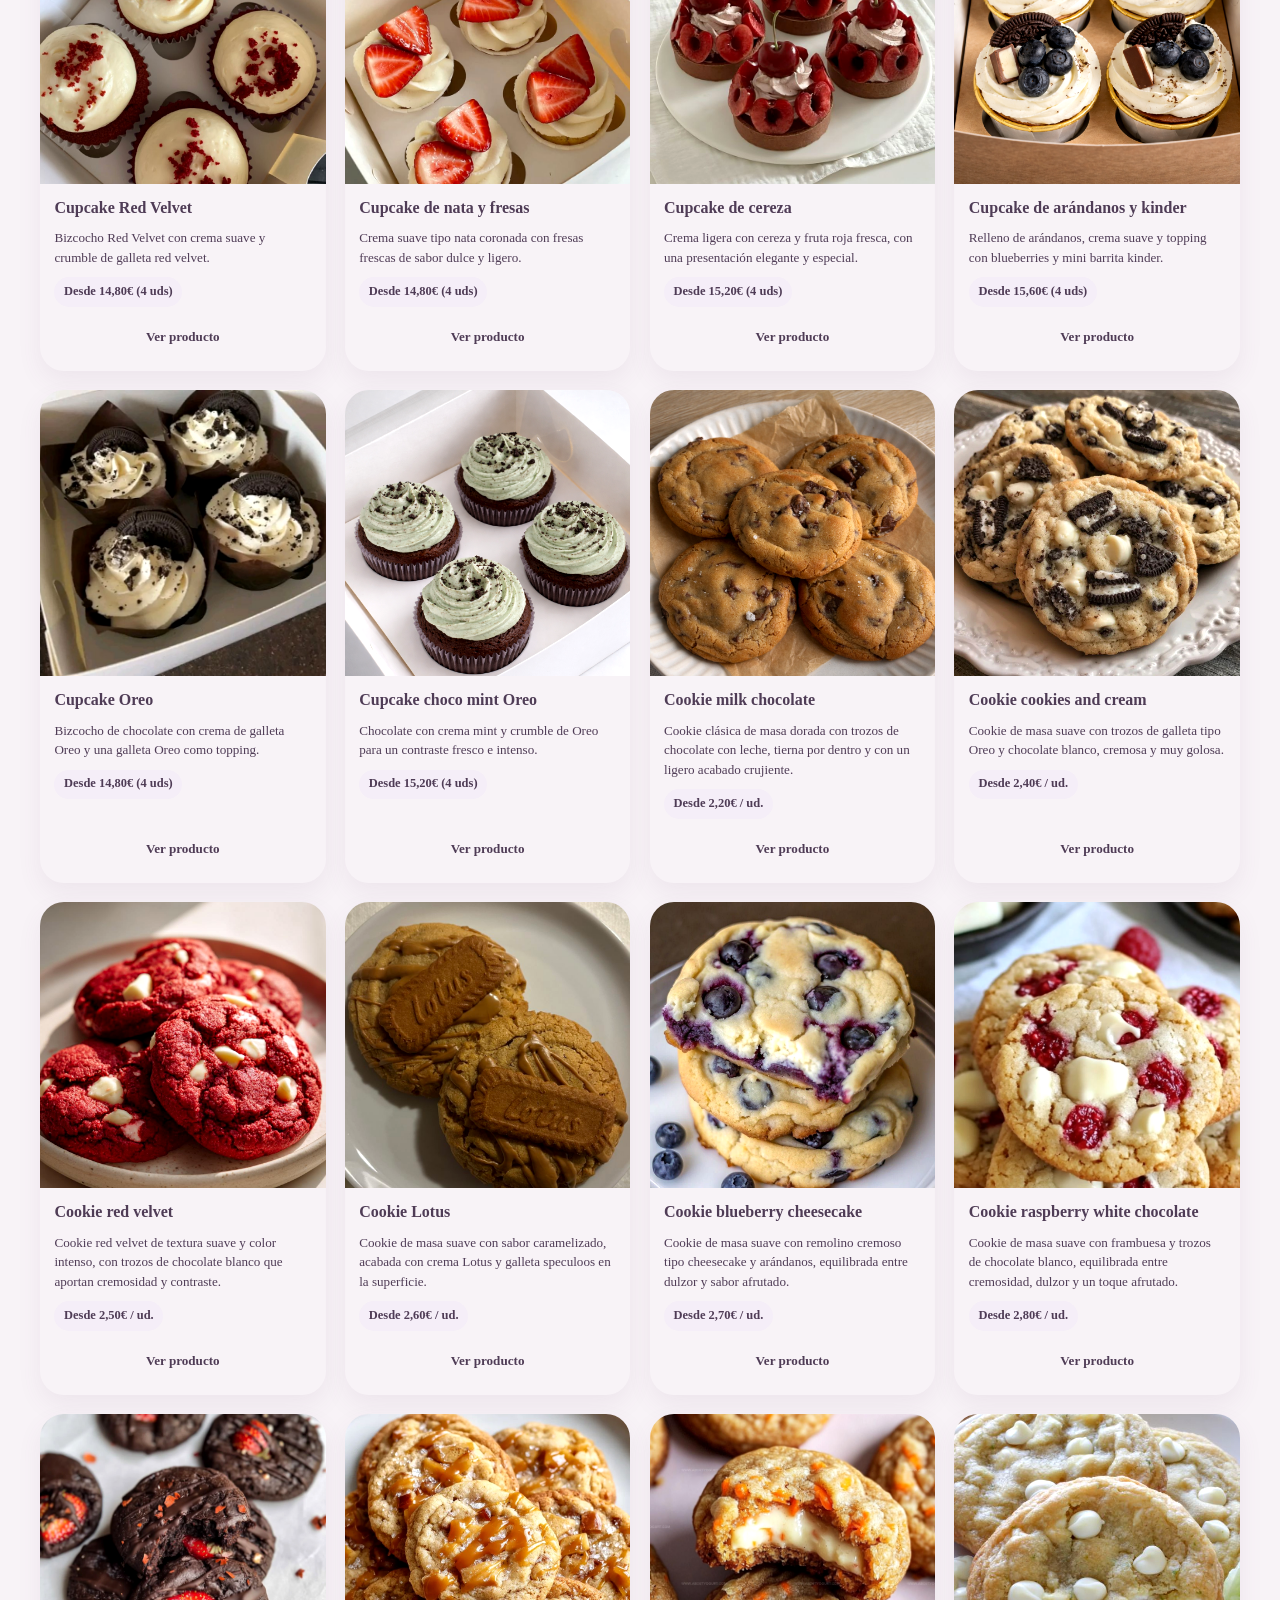
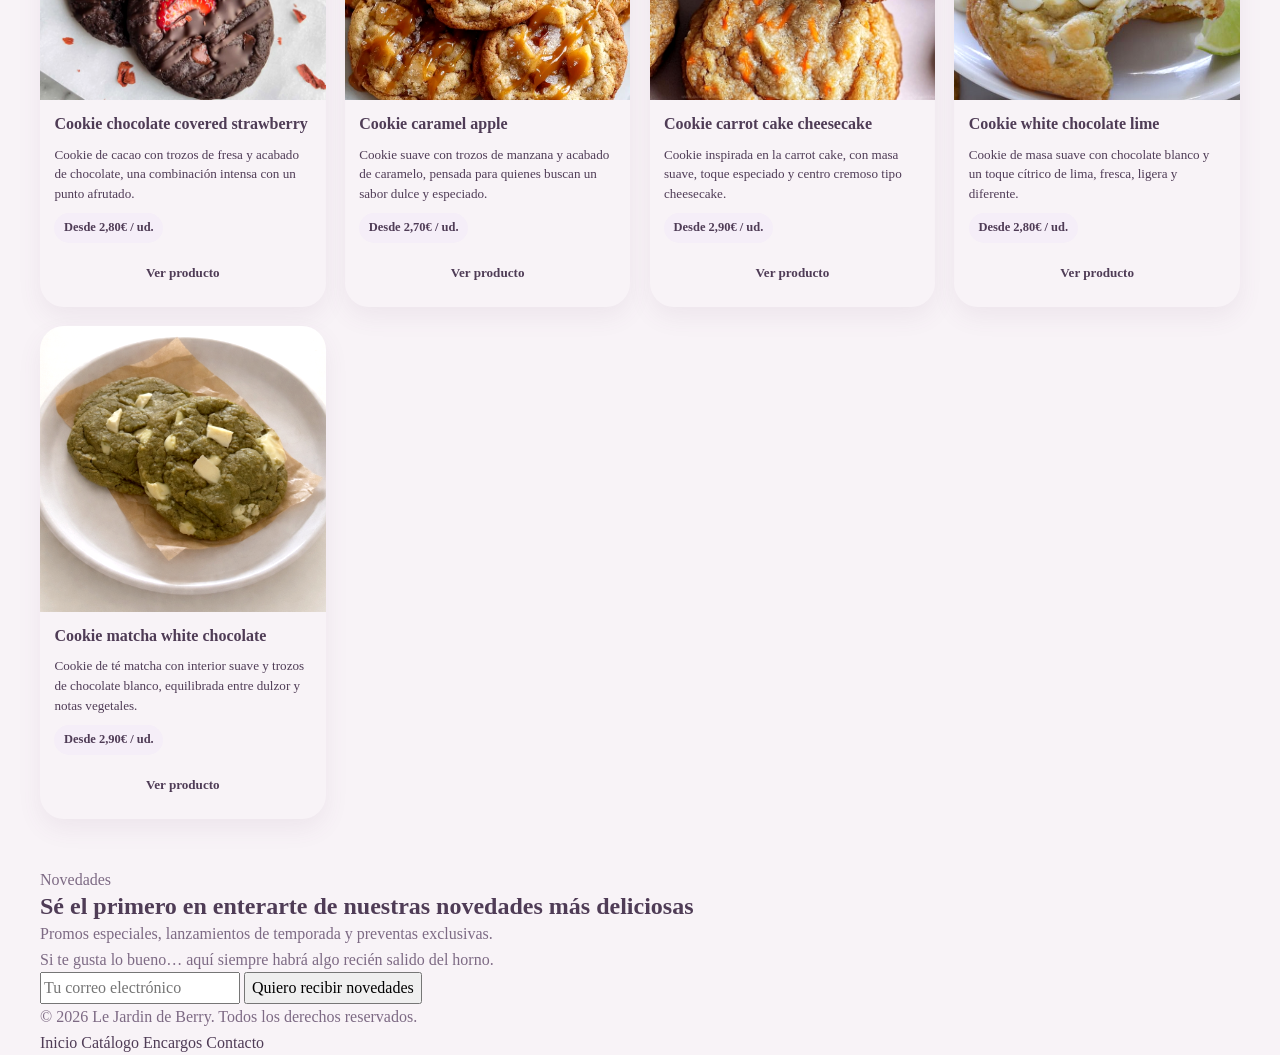
==== commit 7ce8803b: "Update static homepage frontend" ====
--- a/public/catalogo.html
+++ b/public/catalogo.html
@@ -1,396 +1,396 @@
-<!DOCTYPE html>
-<html lang="es">
-<head>
-  <!-- Meta básicos -->
-  <meta charset="UTF-8" />
-  <meta name="viewport" content="width=device-width, initial-scale=1.0" />
-
-  <!-- SEO -->
-  <title>Catálogo | Le Jardin de Berry</title>
-  <meta
-    name="description"
-    content="Explora el catálogo de Le Jardin de Berry con berlinas, cupcakes, galletas, macarons, mochis y pasteles artesanales."
-  />
-
-  <!-- Hojas de estilo -->
-  <link rel="stylesheet" href="css/styles.css" />
-  <link rel="stylesheet" href="css/catalogo.css" />
-
-  <!-- Favicon -->
-  <link rel="icon" type="image/png" href="img/homepage/favicon/favicon.png" />
-</head>
-<body>
-
-  <!-- Header / Cabecera principal -->
-  <header class="site-header">
-    <div class="container header-container">
-
-      <!-- Logo -->
-      <a href="index.html" class="logo">Le Jardin de Berry</a>
-
-      <!-- Navegación principal -->
-      <nav class="main-nav" aria-label="Navegación principal">
-        <ul class="nav-list">
-          <li><a href="index.html">Inicio</a></li>
-          <li><a href="catalogo.html" class="active" aria-current="page">Catálogo</a></li>
-          <li><a href="encargos.html">Encargos</a></li>
-          <li><a href="contacto.html">Contacto</a></li>
-        </ul>
-      </nav>
-
-      <!-- Iconos de usuario y carrito -->
-      <div class="header-icons">
-        <a href="login.html" class="icon-link" aria-label="Ir a la cuenta">
-          <img src="img/icons/user.png" alt="Cuenta" />
-        </a>
-        <a href="carrito.html" class="icon-link" aria-label="Ir al carrito">
-          <img src="img/icons/cart.png" alt="Carrito" />
-        </a>
-      </div>
-
-    </div>
-  </header>
-
-  <!-- Contenido principal -->
-  <main>
-
-    <!-- Hero del catálogo -->
-    <section class="catalog-hero">
-      <div class="container catalog-hero-content">
-        <p class="catalog-brand-name">Le Jardin de Berry</p>
-        <p class="section-label">CATÁLOGO</p>
-        <h1>Nuestras creaciones</h1>
-        <p class="catalog-subtitle">
-          Descubre nuestra selección de berlinas, cupcakes y otras elaboraciones
-          artesanales preparadas con mimo e ingredientes de calidad.
-        </p>
-      </div>
-    </section>
-
-    <!-- Filtros del catálogo -->
-    <section class="catalog-filters-section">
-      <div class="container">
-        <div class="catalog-filters">
-          <button class="filter-btn active" type="button" aria-pressed="true">Todos</button>
-          <button class="filter-btn" type="button" aria-pressed="false">Berlinas</button>
-          <button class="filter-btn" type="button" aria-pressed="false">Cupcakes</button>
-          <button class="filter-btn" type="button" aria-pressed="false">Cookies</button>
-          <button class="filter-btn" type="button" aria-pressed="false">Macarons</button>
-          <button class="filter-btn" type="button" aria-pressed="false">Mochis</button>
-          <button class="filter-btn" type="button" aria-pressed="false">Pasteles</button>
-        </div>
-      </div>
-    </section>
-
-    <!-- Productos del catálogo -->
-    <section class="catalog-products">
-      <div class="container">
-        <div class="catalog-grid">
-
-          <!-- Productos: Berlinas -->
-          <article class="catalog-card" data-category="berlinas">
-            <img src="img\catalogo\filled_doughnut\chocolate_doughnut_1.jpg" alt="Berlina de chocolate" />
-            <div class="catalog-card-body">
-              <h3>Berlina de chocolate</h3>
-              <p>Masa esponjosa rellena de crema de chocolate suave y cremosa.</p>
-              <span class="price-tag">Desde 3,20€ / ud.</span>
-              <a href="producto.html?id=berlina-chocolate" class="btn-outline">Ver producto</a>
-            </div>
-          </article>
-
-          <article class="catalog-card" data-category="berlinas">
-            <img src="img\catalogo\filled_doughnut\cream_doughnut_1.jpg" alt="Berlina de crema pastelera" />
-            <div class="catalog-card-body">
-              <h3>Berlina de crema pastelera</h3>
-              <p>Clásica berlina rellena de crema pastelera ligera y delicada.</p>
-              <span class="price-tag">Desde 3,00€ / ud.</span>
-              <a href="producto.html?id=berlina-crema" class="btn-outline">Ver producto</a>
-            </div>
-          </article>
-
-          <article class="catalog-card" data-category="berlinas">
-            <img src="img/catalogo/filled_doughnut/jam_doughnut_1.png" alt="Berlina de fresa" />
-            <div class="catalog-card-body">
-              <h3>Berlina de fresa</h3>
-              <p>Rellena de mermelada de fresa con un toque dulce y afrutado.</p>
-              <span class="price-tag">Desde 3,00€ / ud.</span>
-              <a href="producto.html?id=berlina-fresa" class="btn-outline">Ver producto</a>
-            </div>
-          </article>
-
-          <article class="catalog-card" data-category="berlinas">
-            <img src="img/catalogo/filled_doughnut/pistachio_doughnut_1.png" alt="Berlina de pistacho" />
-            <div class="catalog-card-body">
-              <h3>Berlina de pistacho</h3>
-              <p>Crema de pistacho suave con topping de pistacho triturado.</p>
-              <span class="price-tag">Desde 3,60€ / ud.</span>
-              <a href="producto.html?id=berlina-pistacho" class="btn-outline">Ver producto</a>
-            </div>
-          </article>
-
-          <article class="catalog-card" data-category="berlinas">
-            <img src="img/catalogo/filled_doughnut/biscoff_doughnut_1.png" alt="Berlina Lotus Biscoff" />
-            <div class="catalog-card-body">
-              <h3>Berlina Lotus (Biscoff)</h3>
-              <p>Rellena de crema Lotus con crumble de galleta caramelizada.</p>
-              <span class="price-tag">Desde 3,80€ / ud.</span>
-              <a href="producto.html?id=berlina-lotus" class="btn-outline">Ver producto</a>
-            </div>
-          </article>
-
-          <article class="catalog-card" data-category="berlinas">
-            <img src="img/catalogo/filled_doughnut/oreo_doughnut_1.png" alt="Berlina Oreo" />
-            <div class="catalog-card-body">
-              <h3>Berlina Oreo</h3>
-              <p>Rellena de crema suave de vainilla, cubierta con crumble de Oreo y coronada con una galleta entera.</p>
-              <span class="price-tag">Desde 3,90€ / ud.</span>
-              <a href="producto.html?id=berlina-oreo" class="btn-outline">Ver producto</a>
-            </div>
-          </article>
-
-          <!-- Productos: Cupcakes -->
-          <article class="catalog-card" data-category="cupcakes">
-            <img src="img/catalogo/cupcakes/choco_cupcakes_1.png" alt="Cupcake de chocolate" />
-            <div class="catalog-card-body">
-              <h3>Cupcake de chocolate</h3>
-              <p>Bizcocho de chocolate con crema suave de chocolate y acabado artesanal.</p>
-              <span class="price-tag">Desde 14,00€ (4 uds)</span>
-              <a href="producto.html?id=cupcake-chocolate" class="btn-outline">Ver producto</a>
-            </div>
-          </article>
-
-          <article class="catalog-card" data-category="cupcakes">
-            <img src="img/catalogo/cupcakes/lemon_vanilla_cupcakes_1.png" alt="Cupcake de vainilla y limón" />
-            <div class="catalog-card-body">
-              <h3>Cupcake de vainilla y limón</h3>
-              <p>Bizcocho suave con crema de vainilla y un toque fresco y delicado de limón.</p>
-              <span class="price-tag">Desde 14,40€ (4 uds)</span>
-              <a href="producto.html?id=cupcake-vainilla-limon" class="btn-outline">Ver producto</a>
-            </div>
-          </article>
-
-          <article class="catalog-card" data-category="cupcakes">
-            <img src="img/catalogo/cupcakes/redvelvet_cupcakes_1.jpg" alt="Cupcake Red Velvet" />
-            <div class="catalog-card-body">
-              <h3>Cupcake Red Velvet</h3>
-              <p>Bizcocho Red Velvet con crema suave y crumble de galleta red velvet.</p>
-              <span class="price-tag">Desde 14,80€ (4 uds)</span>
-              <a href="producto.html?id=cupcake-red-velvet" class="btn-outline">Ver producto</a>
-            </div>
-          </article>
-
-          <article class="catalog-card" data-category="cupcakes">
-            <img src="img/catalogo/cupcakes/strawberry_cupcakes_1.jpg" alt="Cupcake de nata con fresas" />
-            <div class="catalog-card-body">
-              <h3>Cupcake de nata y fresas</h3>
-              <p>Crema suave tipo nata coronada con fresas frescas de sabor dulce y ligero.</p>
-              <span class="price-tag">Desde 14,80€ (4 uds)</span>
-              <a href="producto.html?id=cupcake-fresa-nata" class="btn-outline">Ver producto</a>
-            </div>
-          </article>
-
-          <article class="catalog-card" data-category="cupcakes">
-            <img src="img/catalogo/cupcakes/cherry_cupcakes_1.jpg" alt="Cupcake de cereza" />
-            <div class="catalog-card-body">
-              <h3>Cupcake de cereza</h3>
-              <p>Crema ligera con cereza y fruta roja fresca, con una presentación elegante y especial.</p>
-              <span class="price-tag">Desde 15,20€ (4 uds)</span>
-              <a href="producto.html?id=cupcake-cherry" class="btn-outline">Ver producto</a>
-            </div>
-          </article>
-
-          <article class="catalog-card" data-category="cupcakes">
-            <img src="img/catalogo/cupcakes/blueberry_cupcakes_1.png" alt="Cupcake de arándanos y kinder" />
-            <div class="catalog-card-body">
-              <h3>Cupcake de arándanos y kinder</h3>
-              <p>Relleno de arándanos, crema suave y topping con blueberries y mini barrita kinder.</p>
-              <span class="price-tag">Desde 15,60€ (4 uds)</span>
-              <a href="producto.html?id=cupcake-blueberry" class="btn-outline">Ver producto</a>
-            </div>
-          </article>
-
-          <article class="catalog-card" data-category="cupcakes">
-            <img src="img/catalogo/cupcakes/oreo_cupcakes_1.jpg" alt="Cupcake Oreo" />
-            <div class="catalog-card-body">
-              <h3>Cupcake Oreo</h3>
-              <p>Bizcocho de chocolate con crema de galleta Oreo y una galleta Oreo como topping.</p>
-              <span class="price-tag">Desde 14,80€ (4 uds)</span>
-              <a href="producto.html?id=cupcake-oreo" class="btn-outline">Ver producto</a>
-            </div>
-          </article>
-
-          <article class="catalog-card" data-category="cupcakes">
-            <img src="img/catalogo/cupcakes/mint_oreo_cupcakes_1.png" alt="Cupcake choco mint con crumble de Oreo" />
-            <div class="catalog-card-body">
-              <h3>Cupcake choco mint Oreo</h3>
-              <p>Chocolate con crema mint y crumble de Oreo para un contraste fresco e intenso.</p>
-              <span class="price-tag">Desde 15,20€ (4 uds)</span>
-              <a href="producto.html?id=cupcake-choco-mint" class="btn-outline">Ver producto</a>
-            </div>
-          </article>
-
-                    <!-- Productos: Cookies -->
-          <article class="catalog-card" data-category="cookies">
-            <img src="img/catalogo/cookies/milk_chocolate_cookies_1.png" alt="Cookie milk chocolate" />
-            <div class="catalog-card-body">
-              <h3>Cookie milk chocolate</h3>
-              <p>Cookie clásica de masa dorada con trozos de chocolate con leche, tierna por dentro y con un ligero acabado crujiente.</p>
-              <span class="price-tag">Desde 2,20€ / ud.</span>
-              <a href="producto.html?id=cookie-milk-chocolate" class="btn-outline">Ver producto</a>
-            </div>
-          </article>
-
-          <article class="catalog-card" data-category="cookies">
-            <img src="img/catalogo/cookies/cookies_and_cream_cookies_1.jpg" alt="Cookie cookies and cream" />
-            <div class="catalog-card-body">
-              <h3>Cookie cookies and cream</h3>
-              <p>Cookie de masa suave con trozos de galleta tipo Oreo y chocolate blanco, cremosa y muy golosa.</p>
-              <span class="price-tag">Desde 2,40€ / ud.</span>
-              <a href="producto.html?id=cookie-cookies-and-cream" class="btn-outline">Ver producto</a>
-            </div>
-          </article>
-
-          <article class="catalog-card" data-category="cookies">
-            <img src="img/catalogo/cookies/red_velvet_cookies_1.jpg" alt="Cookie red velvet" />
-            <div class="catalog-card-body">
-              <h3>Cookie red velvet</h3>
-              <p>Cookie red velvet de textura suave y color intenso, con trozos de chocolate blanco que aportan cremosidad y contraste.</p>
-              <span class="price-tag">Desde 2,50€ / ud.</span>
-              <a href="producto.html?id=cookie-red-velvet" class="btn-outline">Ver producto</a>
-            </div>
-          </article>
-
-          <article class="catalog-card" data-category="cookies">
-            <img src="img/catalogo/cookies/lotus_cookies_1.jpg" alt="Cookie Lotus" />
-            <div class="catalog-card-body">
-              <h3>Cookie Lotus</h3>
-              <p>Cookie de masa suave con sabor caramelizado, acabada con crema Lotus y galleta speculoos en la superficie.</p>
-              <span class="price-tag">Desde 2,60€ / ud.</span>
-              <a href="producto.html?id=cookie-lotus" class="btn-outline">Ver producto</a>
-            </div>
-          </article>
-
-          <article class="catalog-card" data-category="cookies">
-            <img src="img/catalogo/cookies/blueberry_cheesecake_cookies_1.jpg" alt="Cookie blueberry cheesecake" />
-            <div class="catalog-card-body">
-              <h3>Cookie blueberry cheesecake</h3>
-              <p>Cookie de masa suave con remolino cremoso tipo cheesecake y arándanos, equilibrada entre dulzor y sabor afrutado.</p>
-              <span class="price-tag">Desde 2,70€ / ud.</span>
-              <a href="producto.html?id=cookie-blueberry-cheesecake" class="btn-outline">Ver producto</a>
-            </div>
-          </article>
-
-          <article class="catalog-card" data-category="cookies">
-            <img src="img/catalogo/cookies/raspberry_white chocolate_cookies_1.jpg" alt="Cookie raspberry white chocolate" />
-            <div class="catalog-card-body">
-              <h3>Cookie raspberry white chocolate</h3>
-              <p>Cookie de masa suave con frambuesa y trozos de chocolate blanco, equilibrada entre cremosidad, dulzor y un toque afrutado.</p>
-              <span class="price-tag">Desde 2,80€ / ud.</span>
-              <a href="producto.html?id=cookie-raspberry-white-chocolate" class="btn-outline">Ver producto</a>
-            </div>
-          </article>
-
-          <article class="catalog-card" data-category="cookies">
-            <img src="img/catalogo/cookies/chocolate_covered_strawberry_cookies_1.jpg" alt="Cookie chocolate covered strawberry" />
-            <div class="catalog-card-body">
-              <h3>Cookie chocolate covered strawberry</h3>
-              <p>Cookie de cacao con trozos de fresa y acabado de chocolate, una combinación intensa con un punto afrutado.</p>
-              <span class="price-tag">Desde 2,80€ / ud.</span>
-              <a href="producto.html?id=cookie-chocolate-covered-strawberry" class="btn-outline">Ver producto</a>
-            </div>
-          </article>
-
-          <article class="catalog-card" data-category="cookies">
-            <img src="img/catalogo/cookies/caramel_apple_cookies_1.jpg" alt="Cookie caramel apple" />
-            <div class="catalog-card-body">
-              <h3>Cookie caramel apple</h3>
-              <p>Cookie suave con trozos de manzana y acabado de caramelo, pensada para quienes buscan un sabor dulce y especiado.</p>
-              <span class="price-tag">Desde 2,70€ / ud.</span>
-              <a href="producto.html?id=cookie-caramel-apple" class="btn-outline">Ver producto</a>
-            </div>
-          </article>
-
-          <article class="catalog-card" data-category="cookies">
-            <img src="img/catalogo/cookies/carrot_cake_cheesecake_cookies_1.jpg" alt="Cookie carrot cake cheesecake" />
-            <div class="catalog-card-body">
-              <h3>Cookie carrot cake cheesecake</h3>
-              <p>Cookie inspirada en la carrot cake, con masa suave, toque especiado y centro cremoso tipo cheesecake.</p>
-              <span class="price-tag">Desde 2,90€ / ud.</span>
-              <a href="producto.html?id=cookie-carrot-cake-cheesecake" class="btn-outline">Ver producto</a>
-            </div>
-          </article>
-
-          <article class="catalog-card" data-category="cookies">
-            <img src="img/catalogo/cookies/white_chocolate_lime_cookies_1.jpg" alt="Cookie white chocolate lime" />
-            <div class="catalog-card-body">
-              <h3>Cookie white chocolate lime</h3>
-              <p>Cookie de masa suave con chocolate blanco y un toque cítrico de lima, fresca, ligera y diferente.</p>
-              <span class="price-tag">Desde 2,80€ / ud.</span>
-              <a href="producto.html?id=cookie-white-chocolate-lime" class="btn-outline">Ver producto</a>
-            </div>
-          </article>
-
-          <article class="catalog-card" data-category="cookies">
-            <img src="img/catalogo/cookies/matcha_white_chocolate_cookies_1.png" alt="Cookie matcha white chocolate" />
-            <div class="catalog-card-body">
-              <h3>Cookie matcha white chocolate</h3>
-              <p>Cookie de té matcha con interior suave y trozos de chocolate blanco, equilibrada entre dulzor y notas vegetales.</p>
-              <span class="price-tag">Desde 2,90€ / ud.</span>
-              <a href="producto.html?id=cookie-matcha-white-chocolate" class="btn-outline">Ver producto</a>
-            </div>
-          </article>
-        </div>
-      </div>
-    </section>
-
-    <!-- Form novedades -->
-     <section class="newsletter-cta">
-        <div class="container">
-          <div class="newsletter-cta-box">
-            <div class="newsletter-cta-content">
-              <p class="newsletter-cta-label">Novedades</p>
-              <h2 class="newsletter-cta-title">Sé el primero en enterarte de nuestras novedades más deliciosas</h2>
-              <p class="newsletter-cta-text">
-                Promos especiales, lanzamientos de temporada y preventas exclusivas.
-              </p>
-              <p class="newsletter-cta-text"> 
-                Si te gusta lo bueno… aquí siempre habrá algo recién salido del horno.
-              </p>
-            </div>
-
-            <form class="newsletter-cta-form" action="#" method="post">
-              <label for="newsletter-email" class="sr-only">Tu correo electrónico</label>
-              <input
-                type="email"
-                id="newsletter-email"
-                class="newsletter-cta-input"
-                placeholder="Tu correo electrónico"
-              />
-              <button type="submit" class="newsletter-cta-button">
-                Quiero recibir novedades
-              </button>
-            </form>
-          </div>
-        </div>
-      </section>
-  </main>
-
-  <!-- Footer / Pie de página -->
-  <footer class="site-footer">
-    <div class="container footer-container">
-      <p>© 2026 Le Jardin de Berry. Todos los derechos reservados.</p>
-
-      <!-- Enlaces del footer -->
-      <div class="footer-links">
-        <a href="index.html">Inicio</a>
-        <a href="catalogo.html">Catálogo</a>
-        <a href="encargos.html">Encargos</a>
-        <a href="contacto.html">Contacto</a>
-      </div>
-    </div>
-  </footer>
-
-  <!-- Scripts del catálogo -->
-  <script src="js/catalogo_filtros.js"></script>
-</body>
+<!DOCTYPE html>
+<html lang="es">
+<head>
+  <!-- Meta básicos -->
+  <meta charset="UTF-8" />
+  <meta name="viewport" content="width=device-width, initial-scale=1.0" />
+
+  <!-- SEO -->
+  <title>Catálogo | Le Jardin de Berry</title>
+  <meta
+    name="description"
+    content="Explora el catálogo de Le Jardin de Berry con berlinas, cupcakes, galletas, macarons, mochis y pasteles artesanales."
+  />
+
+  <!-- Hojas de estilo -->
+  <link rel="stylesheet" href="css/styles.css" />
+  <link rel="stylesheet" href="css/catalogo.css" />
+
+  <!-- Favicon -->
+  <link rel="icon" type="image/png" href="img/homepage/favicon/favicon.png" />
+</head>
+<body>
+
+  <!-- Header / Cabecera principal -->
+  <header class="site-header">
+    <div class="container header-container">
+
+      <!-- Logo -->
+      <a href="index.html" class="logo">Le Jardin de Berry</a>
+
+      <!-- Navegación principal -->
+      <nav class="main-nav" aria-label="Navegación principal">
+        <ul class="nav-list">
+          <li><a href="index.html">Inicio</a></li>
+          <li><a href="catalogo.html" class="active" aria-current="page">Catálogo</a></li>
+          <li><a href="encargos.html">Encargos</a></li>
+          <li><a href="contacto.html">Contacto</a></li>
+        </ul>
+      </nav>
+
+      <!-- Iconos de usuario y carrito -->
+      <div class="header-icons">
+        <a href="login.html" class="icon-link" aria-label="Ir a la cuenta">
+          <img src="img/icons/user.png" alt="Cuenta" />
+        </a>
+        <a href="carrito.html" class="icon-link" aria-label="Ir al carrito">
+          <img src="img/icons/cart.png" alt="Carrito" />
+        </a>
+      </div>
+
+    </div>
+  </header>
+
+  <!-- Contenido principal -->
+  <main>
+
+    <!-- Hero del catálogo -->
+    <section class="catalog-hero">
+      <div class="container catalog-hero-content">
+        <p class="catalog-brand-name">Le Jardin de Berry</p>
+        <p class="section-label">CATÁLOGO</p>
+        <h1>Nuestras creaciones</h1>
+        <p class="catalog-subtitle">
+          Descubre nuestra selección de berlinas, cupcakes y otras elaboraciones
+          artesanales preparadas con mimo e ingredientes de calidad.
+        </p>
+      </div>
+    </section>
+
+    <!-- Filtros del catálogo -->
+    <section class="catalog-filters-section">
+      <div class="container">
+        <div class="catalog-filters">
+          <button class="filter-btn active" type="button" aria-pressed="true">Todos</button>
+          <button class="filter-btn" type="button" aria-pressed="false">Berlinas</button>
+          <button class="filter-btn" type="button" aria-pressed="false">Cupcakes</button>
+          <button class="filter-btn" type="button" aria-pressed="false">Cookies</button>
+          <button class="filter-btn" type="button" aria-pressed="false">Macarons</button>
+          <button class="filter-btn" type="button" aria-pressed="false">Mochis</button>
+          <button class="filter-btn" type="button" aria-pressed="false">Pasteles</button>
+        </div>
+      </div>
+    </section>
+
+    <!-- Productos del catálogo -->
+    <section class="catalog-products">
+      <div class="container">
+        <div class="catalog-grid">
+
+          <!-- Productos: Berlinas -->
+          <article class="catalog-card" data-category="berlinas">
+            <img src="img\catalogo\filled_doughnut\chocolate_doughnut_1.jpg" alt="Berlina de chocolate" />
+            <div class="catalog-card-body">
+              <h3>Berlina de chocolate</h3>
+              <p>Masa esponjosa rellena de crema de chocolate suave y cremosa.</p>
+              <span class="price-tag">Desde 3,20€ / ud.</span>
+              <a href="producto.html?id=berlina-chocolate" class="btn-outline">Ver producto</a>
+            </div>
+          </article>
+
+          <article class="catalog-card" data-category="berlinas">
+            <img src="img\catalogo\filled_doughnut\cream_doughnut_1.jpg" alt="Berlina de crema pastelera" />
+            <div class="catalog-card-body">
+              <h3>Berlina de crema pastelera</h3>
+              <p>Clásica berlina rellena de crema pastelera ligera y delicada.</p>
+              <span class="price-tag">Desde 3,00€ / ud.</span>
+              <a href="producto.html?id=berlina-crema" class="btn-outline">Ver producto</a>
+            </div>
+          </article>
+
+          <article class="catalog-card" data-category="berlinas">
+            <img src="img/catalogo/filled_doughnut/jam_doughnut_1.png" alt="Berlina de fresa" />
+            <div class="catalog-card-body">
+              <h3>Berlina de fresa</h3>
+              <p>Rellena de mermelada de fresa con un toque dulce y afrutado.</p>
+              <span class="price-tag">Desde 3,00€ / ud.</span>
+              <a href="producto.html?id=berlina-fresa" class="btn-outline">Ver producto</a>
+            </div>
+          </article>
+
+          <article class="catalog-card" data-category="berlinas">
+            <img src="img/catalogo/filled_doughnut/pistachio_doughnut_1.png" alt="Berlina de pistacho" />
+            <div class="catalog-card-body">
+              <h3>Berlina de pistacho</h3>
+              <p>Crema de pistacho suave con topping de pistacho triturado.</p>
+              <span class="price-tag">Desde 3,60€ / ud.</span>
+              <a href="producto.html?id=berlina-pistacho" class="btn-outline">Ver producto</a>
+            </div>
+          </article>
+
+          <article class="catalog-card" data-category="berlinas">
+            <img src="img/catalogo/filled_doughnut/biscoff_doughnut_1.png" alt="Berlina Lotus Biscoff" />
+            <div class="catalog-card-body">
+              <h3>Berlina Lotus (Biscoff)</h3>
+              <p>Rellena de crema Lotus con crumble de galleta caramelizada.</p>
+              <span class="price-tag">Desde 3,80€ / ud.</span>
+              <a href="producto.html?id=berlina-lotus" class="btn-outline">Ver producto</a>
+            </div>
+          </article>
+
+          <article class="catalog-card" data-category="berlinas">
+            <img src="img/catalogo/filled_doughnut/oreo_doughnut_1.png" alt="Berlina Oreo" />
+            <div class="catalog-card-body">
+              <h3>Berlina Oreo</h3>
+              <p>Rellena de crema suave de vainilla, cubierta con crumble de Oreo y coronada con una galleta entera.</p>
+              <span class="price-tag">Desde 3,90€ / ud.</span>
+              <a href="producto.html?id=berlina-oreo" class="btn-outline">Ver producto</a>
+            </div>
+          </article>
+
+          <!-- Productos: Cupcakes -->
+          <article class="catalog-card" data-category="cupcakes">
+            <img src="img/catalogo/cupcakes/choco_cupcakes_1.png" alt="Cupcake de chocolate" />
+            <div class="catalog-card-body">
+              <h3>Cupcake de chocolate</h3>
+              <p>Bizcocho de chocolate con crema suave de chocolate y acabado artesanal.</p>
+              <span class="price-tag">Desde 14,00€ (4 uds)</span>
+              <a href="producto.html?id=cupcake-chocolate" class="btn-outline">Ver producto</a>
+            </div>
+          </article>
+
+          <article class="catalog-card" data-category="cupcakes">
+            <img src="img/catalogo/cupcakes/lemon_vanilla_cupcakes_1.png" alt="Cupcake de vainilla y limón" />
+            <div class="catalog-card-body">
+              <h3>Cupcake de vainilla y limón</h3>
+              <p>Bizcocho suave con crema de vainilla y un toque fresco y delicado de limón.</p>
+              <span class="price-tag">Desde 14,40€ (4 uds)</span>
+              <a href="producto.html?id=cupcake-vainilla-limon" class="btn-outline">Ver producto</a>
+            </div>
+          </article>
+
+          <article class="catalog-card" data-category="cupcakes">
+            <img src="img/catalogo/cupcakes/redvelvet_cupcakes_1.jpg" alt="Cupcake Red Velvet" />
+            <div class="catalog-card-body">
+              <h3>Cupcake Red Velvet</h3>
+              <p>Bizcocho Red Velvet con crema suave y crumble de galleta red velvet.</p>
+              <span class="price-tag">Desde 14,80€ (4 uds)</span>
+              <a href="producto.html?id=cupcake-red-velvet" class="btn-outline">Ver producto</a>
+            </div>
+          </article>
+
+          <article class="catalog-card" data-category="cupcakes">
+            <img src="img/catalogo/cupcakes/strawberry_cupcakes_1.jpg" alt="Cupcake de nata con fresas" />
+            <div class="catalog-card-body">
+              <h3>Cupcake de nata y fresas</h3>
+              <p>Crema suave tipo nata coronada con fresas frescas de sabor dulce y ligero.</p>
+              <span class="price-tag">Desde 14,80€ (4 uds)</span>
+              <a href="producto.html?id=cupcake-fresa-nata" class="btn-outline">Ver producto</a>
+            </div>
+          </article>
+
+          <article class="catalog-card" data-category="cupcakes">
+            <img src="img/catalogo/cupcakes/cherry_cupcakes_1.jpg" alt="Cupcake de cereza" />
+            <div class="catalog-card-body">
+              <h3>Cupcake de cereza</h3>
+              <p>Crema ligera con cereza y fruta roja fresca, con una presentación elegante y especial.</p>
+              <span class="price-tag">Desde 15,20€ (4 uds)</span>
+              <a href="producto.html?id=cupcake-cherry" class="btn-outline">Ver producto</a>
+            </div>
+          </article>
+
+          <article class="catalog-card" data-category="cupcakes">
+            <img src="img/catalogo/cupcakes/blueberry_cupcakes_1.png" alt="Cupcake de arándanos y kinder" />
+            <div class="catalog-card-body">
+              <h3>Cupcake de arándanos y kinder</h3>
+              <p>Relleno de arándanos, crema suave y topping con blueberries y mini barrita kinder.</p>
+              <span class="price-tag">Desde 15,60€ (4 uds)</span>
+              <a href="producto.html?id=cupcake-blueberry" class="btn-outline">Ver producto</a>
+            </div>
+          </article>
+
+          <article class="catalog-card" data-category="cupcakes">
+            <img src="img/catalogo/cupcakes/oreo_cupcakes_1.jpg" alt="Cupcake Oreo" />
+            <div class="catalog-card-body">
+              <h3>Cupcake Oreo</h3>
+              <p>Bizcocho de chocolate con crema de galleta Oreo y una galleta Oreo como topping.</p>
+              <span class="price-tag">Desde 14,80€ (4 uds)</span>
+              <a href="producto.html?id=cupcake-oreo" class="btn-outline">Ver producto</a>
+            </div>
+          </article>
+
+          <article class="catalog-card" data-category="cupcakes">
+            <img src="img/catalogo/cupcakes/mint_oreo_cupcakes_1.png" alt="Cupcake choco mint con crumble de Oreo" />
+            <div class="catalog-card-body">
+              <h3>Cupcake choco mint Oreo</h3>
+              <p>Chocolate con crema mint y crumble de Oreo para un contraste fresco e intenso.</p>
+              <span class="price-tag">Desde 15,20€ (4 uds)</span>
+              <a href="producto.html?id=cupcake-choco-mint" class="btn-outline">Ver producto</a>
+            </div>
+          </article>
+
+                    <!-- Productos: Cookies -->
+          <article class="catalog-card" data-category="cookies">
+            <img src="img/catalogo/cookies/milk_chocolate_cookies_1.png" alt="Cookie milk chocolate" />
+            <div class="catalog-card-body">
+              <h3>Cookie milk chocolate</h3>
+              <p>Cookie clásica de masa dorada con trozos de chocolate con leche, tierna por dentro y con un ligero acabado crujiente.</p>
+              <span class="price-tag">Desde 2,20€ / ud.</span>
+              <a href="producto.html?id=cookie-milk-chocolate" class="btn-outline">Ver producto</a>
+            </div>
+          </article>
+
+          <article class="catalog-card" data-category="cookies">
+            <img src="img/catalogo/cookies/cookies_and_cream_cookies_1.jpg" alt="Cookie cookies and cream" />
+            <div class="catalog-card-body">
+              <h3>Cookie cookies and cream</h3>
+              <p>Cookie de masa suave con trozos de galleta tipo Oreo y chocolate blanco, cremosa y muy golosa.</p>
+              <span class="price-tag">Desde 2,40€ / ud.</span>
+              <a href="producto.html?id=cookie-cookies-and-cream" class="btn-outline">Ver producto</a>
+            </div>
+          </article>
+
+          <article class="catalog-card" data-category="cookies">
+            <img src="img/catalogo/cookies/red_velvet_cookies_1.jpg" alt="Cookie red velvet" />
+            <div class="catalog-card-body">
+              <h3>Cookie red velvet</h3>
+              <p>Cookie red velvet de textura suave y color intenso, con trozos de chocolate blanco que aportan cremosidad y contraste.</p>
+              <span class="price-tag">Desde 2,50€ / ud.</span>
+              <a href="producto.html?id=cookie-red-velvet" class="btn-outline">Ver producto</a>
+            </div>
+          </article>
+
+          <article class="catalog-card" data-category="cookies">
+            <img src="img/catalogo/cookies/lotus_cookies_1.jpg" alt="Cookie Lotus" />
+            <div class="catalog-card-body">
+              <h3>Cookie Lotus</h3>
+              <p>Cookie de masa suave con sabor caramelizado, acabada con crema Lotus y galleta speculoos en la superficie.</p>
+              <span class="price-tag">Desde 2,60€ / ud.</span>
+              <a href="producto.html?id=cookie-lotus" class="btn-outline">Ver producto</a>
+            </div>
+          </article>
+
+          <article class="catalog-card" data-category="cookies">
+            <img src="img/catalogo/cookies/blueberry_cheesecake_cookies_1.jpg" alt="Cookie blueberry cheesecake" />
+            <div class="catalog-card-body">
+              <h3>Cookie blueberry cheesecake</h3>
+              <p>Cookie de masa suave con remolino cremoso tipo cheesecake y arándanos, equilibrada entre dulzor y sabor afrutado.</p>
+              <span class="price-tag">Desde 2,70€ / ud.</span>
+              <a href="producto.html?id=cookie-blueberry-cheesecake" class="btn-outline">Ver producto</a>
+            </div>
+          </article>
+
+          <article class="catalog-card" data-category="cookies">
+            <img src="img/catalogo/cookies/raspberry_white chocolate_cookies_1.jpg" alt="Cookie raspberry white chocolate" />
+            <div class="catalog-card-body">
+              <h3>Cookie raspberry white chocolate</h3>
+              <p>Cookie de masa suave con frambuesa y trozos de chocolate blanco, equilibrada entre cremosidad, dulzor y un toque afrutado.</p>
+              <span class="price-tag">Desde 2,80€ / ud.</span>
+              <a href="producto.html?id=cookie-raspberry-white-chocolate" class="btn-outline">Ver producto</a>
+            </div>
+          </article>
+
+          <article class="catalog-card" data-category="cookies">
+            <img src="img/catalogo/cookies/chocolate_covered_strawberry_cookies_1.jpg" alt="Cookie chocolate covered strawberry" />
+            <div class="catalog-card-body">
+              <h3>Cookie chocolate covered strawberry</h3>
+              <p>Cookie de cacao con trozos de fresa y acabado de chocolate, una combinación intensa con un punto afrutado.</p>
+              <span class="price-tag">Desde 2,80€ / ud.</span>
+              <a href="producto.html?id=cookie-chocolate-covered-strawberry" class="btn-outline">Ver producto</a>
+            </div>
+          </article>
+
+          <article class="catalog-card" data-category="cookies">
+            <img src="img/catalogo/cookies/caramel_apple_cookies_1.jpg" alt="Cookie caramel apple" />
+            <div class="catalog-card-body">
+              <h3>Cookie caramel apple</h3>
+              <p>Cookie suave con trozos de manzana y acabado de caramelo, pensada para quienes buscan un sabor dulce y especiado.</p>
+              <span class="price-tag">Desde 2,70€ / ud.</span>
+              <a href="producto.html?id=cookie-caramel-apple" class="btn-outline">Ver producto</a>
+            </div>
+          </article>
+
+          <article class="catalog-card" data-category="cookies">
+            <img src="img/catalogo/cookies/carrot_cake_cheesecake_cookies_1.jpg" alt="Cookie carrot cake cheesecake" />
+            <div class="catalog-card-body">
+              <h3>Cookie carrot cake cheesecake</h3>
+              <p>Cookie inspirada en la carrot cake, con masa suave, toque especiado y centro cremoso tipo cheesecake.</p>
+              <span class="price-tag">Desde 2,90€ / ud.</span>
+              <a href="producto.html?id=cookie-carrot-cake-cheesecake" class="btn-outline">Ver producto</a>
+            </div>
+          </article>
+
+          <article class="catalog-card" data-category="cookies">
+            <img src="img/catalogo/cookies/white_chocolate_lime_cookies_1.jpg" alt="Cookie white chocolate lime" />
+            <div class="catalog-card-body">
+              <h3>Cookie white chocolate lime</h3>
+              <p>Cookie de masa suave con chocolate blanco y un toque cítrico de lima, fresca, ligera y diferente.</p>
+              <span class="price-tag">Desde 2,80€ / ud.</span>
+              <a href="producto.html?id=cookie-white-chocolate-lime" class="btn-outline">Ver producto</a>
+            </div>
+          </article>
+
+          <article class="catalog-card" data-category="cookies">
+            <img src="img/catalogo/cookies/matcha_white_chocolate_cookies_1.png" alt="Cookie matcha white chocolate" />
+            <div class="catalog-card-body">
+              <h3>Cookie matcha white chocolate</h3>
+              <p>Cookie de té matcha con interior suave y trozos de chocolate blanco, equilibrada entre dulzor y notas vegetales.</p>
+              <span class="price-tag">Desde 2,90€ / ud.</span>
+              <a href="producto.html?id=cookie-matcha-white-chocolate" class="btn-outline">Ver producto</a>
+            </div>
+          </article>
+        </div>
+      </div>
+    </section>
+
+    <!-- Form novedades -->
+     <section class="newsletter-cta">
+        <div class="container">
+          <div class="newsletter-cta-box">
+            <div class="newsletter-cta-content">
+              <p class="newsletter-cta-label">Novedades</p>
+              <h2 class="newsletter-cta-title">Sé el primero en enterarte de nuestras novedades más deliciosas</h2>
+              <p class="newsletter-cta-text">
+                Promos especiales, lanzamientos de temporada y preventas exclusivas.
+              </p>
+              <p class="newsletter-cta-text"> 
+                Si te gusta lo bueno… aquí siempre habrá algo recién salido del horno.
+              </p>
+            </div>
+
+            <form class="newsletter-cta-form" action="#" method="post">
+              <label for="newsletter-email" class="sr-only">Tu correo electrónico</label>
+              <input
+                type="email"
+                id="newsletter-email"
+                class="newsletter-cta-input"
+                placeholder="Tu correo electrónico"
+              />
+              <button type="submit" class="newsletter-cta-button">
+                Quiero recibir novedades
+              </button>
+            </form>
+          </div>
+        </div>
+      </section>
+  </main>
+
+  <!-- Footer / Pie de página -->
+  <footer class="site-footer">
+    <div class="container footer-container">
+      <p>© 2026 Le Jardin de Berry. Todos los derechos reservados.</p>
+
+      <!-- Enlaces del footer -->
+      <div class="footer-links">
+        <a href="index.html">Inicio</a>
+        <a href="catalogo.html">Catálogo</a>
+        <a href="encargos.html">Encargos</a>
+        <a href="contacto.html">Contacto</a>
+      </div>
+    </div>
+  </footer>
+
+  <!-- Scripts del catálogo -->
+  <script src="js/catalogo_filtros.js"></script>
+</body>
 </html>
--- a/public/css/styles.css
+++ b/public/css/styles.css
@@ -1,784 +1,2251 @@
-/* =========
-   VARIABLES
-========= */
-:root {
-  --color-bg: #f8f3f7;
-  --color-white: #fffafc;
-  --color-text: #4f3c56;
-  --color-muted: #7d6a84;
-  --color-primary: #8d5aa3;
-  --color-primary-dark: #6f4a73;
-  --color-accent: #d6a44c;
-  --color-subtitle: #9b7aa8;
-  --color-control-bg: #fcfcfc;
-  --color-control-hover: #f3f3f3;
-
-  --border-soft: #efe5f2;
-  --border-mid: #dbc8e1;
-  --border-header: #eadfed;
-  --border-soft-2: #eee1f3;
-  --border-accent-soft: #dcc6ea;
-  --border-accent-mid: #e7d9f0;
-  --border-dashed-soft: #d8c6e8;
-
-  --surface-soft: #f6eef8;
-  --surface-soft-2: #f3e7f6;
-  --surface-badge: #f5eef8;
-  --surface-highlight: #f1e7f7;
-  --surface-soft-3: #f8f3fb;
-  --surface-footer: #f1e4f2;
-
-  --shadow-soft: 0 10px 24px rgba(111, 74, 115, 0.08);
-  --shadow-card: 0 16px 40px rgba(202, 182, 210, 0.22);
-  --shadow-button: 0 10px 25px rgba(141, 90, 163, 0.22);
-  --shadow-card-hover: 0 18px 38px rgba(141, 90, 163, 0.16);
-  --shadow-soft-hover: 0 14px 30px rgba(111, 74, 115, 0.12);
-
-  --radius-sm: 18px;
-  --radius-md: 24px;
-  --radius-lg: 32px;
-  --radius-pill: 999px;
-
-  --container-width: 1200px;
-
-  --transition-fast: .25s ease;
-  --transition: .3s ease;
-}
-
-/* =========
-   RESET / BASE
-========= */
-*,
-*::before,
-*::after {
-  box-sizing: border-box;
-}
-
-html {
-  scroll-behavior: smooth;
-}
-
-body,
-h1, h2, h3, h4,
-p,
-blockquote,
-ul {
-  margin: 0;
-}
-
-body {
-  font-family: Georgia, "Times New Roman", serif;
-  background: var(--color-bg);
-  color: var(--color-text);
-  line-height: 1.6;
-}
-
-img {
-  display: block;
-  max-width: 100%;
-}
-
-a {
-  color: inherit;
-  text-decoration: none;
-}
-
-h1, h2, h3, h4 {
-  line-height: 1.2;
-}
-
-p {
-  color: var(--color-muted);
-  font-size: 1rem;
-}
-
-/* =========
-   LAYOUT GENERAL
-========= */
-.container {
-  width: min(100% - 2rem, var(--container-width));
-  margin: 0 auto;
-}
-
-.section {
-  padding: 4rem 0;
-}
-
-/* =========
-   ENCABEZADOS DE SECCIÓN
-========= */
-.section-heading {
-  text-align: center;
-  margin-bottom: 2.5rem;
-}
-
-.section-heading-left,
-.section-heading-row {
-  text-align: left;
-}
-
-.section-heading h2 {
-  font-size: 2.4rem;
-  margin-bottom: .7rem;
-  color: var(--color-text);
-}
-
-.section-subtitle {
-  margin-bottom: .8rem;
-  font-size: 0.9rem;
-  font-weight: 700;
-  text-transform: uppercase;
-  letter-spacing: .14rem;
-  color: var(--color-subtitle);
-}
-
-.section-heading-row {
-  display: flex;
-  align-items: end;
-  justify-content: space-between;
-  gap: 2rem;
-}
-
-.section-text,
-.gourmet-desc {
-  font-size: 1rem;
-  line-height: 1.6;
-}
-
-/* =========
-   BOTONES
-========= */
-.button {
-  display: inline-block;
-  padding: .95rem 1.6rem;
-  border: 1px solid transparent;
-  border-radius: var(--radius-pill);
-  font-size: .95rem;
-  font-weight: 700;
-  transition: var(--transition);
-}
-
-.button-main {
-  background: var(--color-primary);
-  color: var(--color-white);
-  box-shadow: var(--shadow-button);
-}
-
-.button-main:hover {
-  background: var(--color-primary-dark);
-  transform: translateY(-2px);
-}
-
-.button-light {
-  background: var(--color-white);
-  color: var(--color-muted);
-  border-color: var(--border-mid);
-}
-
-.button-light:hover {
-  background: var(--color-primary);
-  color: var(--color-white);
-  border-color: var(--color-primary);
-}
-
-.card-button {
-  width: 100%;
-  text-align: center;
-}
-
-/* =========
-   HEADER / NAVEGACIÓN
-========= */
-.site-header {
-  position: sticky;
-  top: 0;
-  z-index: 1000;
-  background: rgba(255, 255, 255, .82);
-  border-bottom: 1px solid var(--border-header);
-  backdrop-filter: blur(10px);
-}
-
-.header-container,
-.header-icons,
-.footer-container,
-.nav-list,
-.hero-buttons,
-.contact-list {
-  display: flex;
-  align-items: center;
-}
-
-.header-container,
-.footer-container {
-  justify-content: space-between;
-  gap: 1rem;
-}
-
-.header-container {
-  min-height: 86px;
-}
-
-.logo a {
-  font-size: 1.8rem;
-  font-weight: 700;
-  color: var(--color-text);
-}
-
-.nav-list {
-  gap: 1.8rem;
-  list-style: none;
-  padding-left: 0;
-}
-
-.nav-list a,
-.icon-link,
-.footer-links a {
-  color: var(--color-text);
-  transition: var(--transition);
-}
-
-.nav-list a:hover,
-.icon-link:hover,
-.footer-links a:hover {
-  color: var(--color-primary);
-}
-
-.header-icons {
-  gap: 1rem;
-}
-
-.icon-link {
-  display: flex;
-  align-items: center;
-  justify-content: center;
-  width: 36px;
-  height: 36px;
-}
-
-.icon-link img {
-  width: 32px;
-  height: 32px;
-  object-fit: contain;
-}
-
-.user-name {
-  margin-left: .35rem;
-}
-
-/* =========
-   HERO
-========= */
-.hero {
-  padding: 5rem 0 4rem;
-}
-
-.hero-container,
-.gourmet-container,
-.custom-orders-container,
-.contact-container {
-  display: grid;
-  gap: 3rem;
-}
-
-.hero-container {
-  grid-template-columns: 1.05fr .95fr;
-  align-items: start;
-}
-
-.hero-logo {
-  width: 100%;
-  max-width: 350px;
-  margin-bottom: 1.4rem;
-}
-
-.hero-text h1 {
-  max-width: 680px;
-  margin-bottom: 1.2rem;
-  font-size: 2.1rem;
-  line-height: 1.15;
-  color: var(--color-text);
-}
-
-.hero-text > p {
-  max-width: 580px;
-  margin-bottom: 1.8rem;
-  font-size: 1.18rem;
-}
-
-.hero-buttons {
-  flex-wrap: wrap;
-  gap: 1rem;
-  margin-bottom: 2rem;
-}
-
-.hero-data,
-.cards-grid,
-.reviews-grid,
-.custom-orders-boxes {
-  display: grid;
-}
-
-.hero-data {
-  grid-template-columns: repeat(3, 1fr);
-  gap: .9rem;
-  max-width: 700px;
-  margin-top: 1.2rem;
-}
-
-.hero-data-box,
-.review-card,
-.product-card,
-.hero-image-box {
-  background: var(--color-white);
-  border: 1px solid var(--border-soft);
-}
-
-.hero-data-box {
-  padding: 1rem .9rem;
-  border-radius: var(--radius-sm);
-  box-shadow: 0 4px 18px rgba(111, 74, 115, .05);
-  transition: transform var(--transition-fast), box-shadow var(--transition-fast);
-}
-
-.hero-data-box:hover {
-  transform: translateY(-3px);
-  box-shadow: var(--shadow-card);
-}
-
-.hero-data-box h4,
-.custom-box h3 {
-  margin-bottom: .35rem;
-  font-size: 1rem;
-  color: var(--color-text);
-}
-
-.hero-data-box p,
-.card-desc,
-.custom-box p {
-  font-size: .95rem;
-}
-
-.hero-data-box p {
-  line-height: 1.45;
-}
-
-.hero-icon {
-  display: flex;
-  align-items: center;
-  justify-content: center;
-  width: 42px;
-  height: 42px;
-  margin-bottom: .5rem;
-  border-radius: 50%;
-  background: var(--surface-soft-2);
-  transition: transform var(--transition-fast);
-}
-
-.hero-data-box:hover .hero-icon {
-  transform: scale(1.08);
-}
-
-.hero-icon img {
-  width: 20px;
-  height: 20px;
-}
-
-.hero-image {
-  position: relative;
-  align-self: start;
-}
-
-.hero-image-box {
-  position: relative;
-  padding: 1rem;
-  border-radius: var(--radius-md);
-  box-shadow: 0 20px 50px rgba(202, 182, 210, .28);
-}
-
-.hero-image-box img {
-  width: 100%;
-  height: 470px;
-  object-fit: cover;
-  border-radius: var(--radius-sm);
-}
-
-.hero-card {
-  position: absolute;
-  left: 2rem;
-  bottom: 2rem;
-  padding: 1rem 1.1rem;
-  background: rgba(255, 255, 255, .92);
-  border-radius: var(--radius-sm);
-  box-shadow: 0 12px 25px rgba(79, 53, 88, .1);
-  backdrop-filter: blur(8px);
-}
-
-.hero-card-top {
-  font-size: .88rem;
-  color: var(--color-primary);
-}
-
-.hero-card-title {
-  font-size: 1.05rem;
-  font-weight: 700;
-  color: var(--color-text);
-}
-
-/* =========
-   PRODUCTOS DESTACADOS
-========= */
-.cards-grid {
-  grid-template-columns: repeat(3, 1fr);
-  gap: 1.7rem;
-}
-
-.product-card {
-  display: flex;
-  flex-direction: column;
-  overflow: hidden;
-  border-radius: var(--radius-lg);
-  box-shadow: 0 12px 30px rgba(216, 201, 223, .28);
-  transition: var(--transition);
-}
-
-.product-card:hover {
-  transform: translateY(-4px);
-  box-shadow: var(--shadow-card-hover);
-}
-
-.product-card img {
-  width: 100%;
-  height: 260px;
-  object-fit: cover;
-  transition: transform var(--transition);
-}
-
-.product-card:hover img {
-  transform: scale(1.03);
-}
-
-.card-content {
-  display: flex;
-  flex: 1;
-  flex-direction: column;
-  justify-content: space-between;
-  gap: 1.2rem;
-  padding: 1.5rem;
-}
-
-.card-top {
-  display: flex;
-  align-items: flex-start;
-  justify-content: space-between;
-  gap: 1rem;
-}
-
-.card-content h3 {
-  margin-bottom: .5rem;
-  font-size: 1.35rem;
-  color: var(--color-text);
-}
-
-.card-price {
-  white-space: nowrap;
-  padding: .45rem .8rem;
-  border-radius: var(--radius-pill);
-  background: var(--surface-badge);
-  color: var(--color-primary);
-  font-size: .9rem;
-  font-weight: 700;
-}
-
-/* =========
-   SECCIÓN GOURMET / ESENCIA
-========= */
-.gourmet {
-  background: linear-gradient(to right, #f8f1f7, #f3ebf6);
-}
-
-.gourmet-container {
-  grid-template-columns: 1.05fr .95fr;
-  align-items: center;
-  gap: 2.2rem;
-}
-
-.gourmet-text blockquote {
-  margin-bottom: 1.2rem;
-  font-size: 2.2rem;
-  line-height: 1.25;
-  font-style: italic;
-  color: var(--color-text);
-}
-
-.gourmet-text .button {
-  margin-top: 1.8rem;
-}
-
-.gourmet-image img,
-.custom-orders-image img,
-.contact-image img {
-  width: 100%;
-  object-fit: cover;
-  border-radius: var(--radius-sm);
-  box-shadow: var(--shadow-card);
-  transition: transform var(--transition), box-shadow var(--transition);
-}
-
-.gourmet-image img:hover,
-.custom-orders-image img:hover,
-.contact-image img:hover {
-  transform: scale(1.03);
-  box-shadow: var(--shadow-card);
-}
-
-.gourmet-image img {
-  max-width: 460px;
-  margin-left: auto;
-}
-
-/* =========
-   ENCARGOS PERSONALIZADOS
-========= */
-.custom-orders-container {
-  grid-template-columns: .95fr 1.05fr;
-  align-items: center;
-}
-
-.custom-orders-image img {
-  min-height: 460px;
-  object-fit: cover;
-}
-
-.custom-orders-text p {
-  margin-bottom: 1.5rem;
-}
-
-.custom-orders-boxes {
-  grid-template-columns: repeat(2, 1fr);
-  gap: 1rem;
-  margin-bottom: 1.8rem;
-}
-
-.custom-box {
-  display: flex;
-  flex-direction: column;
-  height: 100%;
-  padding: 1.2rem;
-  border: 1px solid var(--border-soft-2);
-  border-radius: var(--radius-sm);
-  background: var(--surface-soft);
-}
-
-.custom-box p {
-  margin-bottom: 0;
-}
-
-/* =========
-   RESEÑAS
-========= */
-.reviews-grid {
-  grid-template-columns: repeat(3, 1fr);
-  gap: 1.5rem;
-}
-
-.review-card {
-  padding: 1.6rem;
-  border-radius: var(--radius-md);
-  box-shadow: var(--shadow-soft);
-  transition: transform var(--transition-fast), box-shadow var(--transition-fast);
-}
-
-.review-card:hover {
-  transform: translateY(-4px);
-  box-shadow: var(--shadow-soft-hover);
-}
-
-.review-card .stars {
-  margin-bottom: .9rem;
-  font-size: 1.6rem;
-  color: var(--color-accent);
-  transition: transform var(--transition-fast);
-}
-
-.review-card:hover .stars {
-  transform: scale(1.05);
-}
-
-.review-card h3 {
-  margin-top: 1rem;
-  color: var(--color-primary-dark);
-}
-
-.reviews-action {
-  margin-top: 2rem;
-  text-align: center;
-}
-
-.reviews-button {
-  display: inline-block;
-  width: auto;
-  min-width: 220px;
-  text-align: center;
-}
-
-/* =========
-   CONTACTO
-========= */
-.contact-container {
-  grid-template-columns: 1fr 1fr;
-  gap: 2.5rem;
-  align-items: center;
-}
-
-.contact-list {
-  flex-direction: column;
-  gap: 1rem;
-  list-style: none;
-  padding-left: 0;
-  font-size: 1.05rem;
-}
-
-.contact-list li,
-.footer-container p {
-  color: var(--color-text);
-}
-
-.contact-image img {
-  min-height: 380px;
-}
-
-/* =========================================================
-   NEWSLETTER / CTA FINAL
-   ========================================================= */
-
-.newsletter-cta {
-  padding: 0 0 4.5rem;
-}
-
-.newsletter-cta-box {
-  display: flex;
-  justify-content: space-between;
-  align-items: center;
-  position: relative;
-  overflow: hidden;
-  gap: 2rem;
-  padding: 2rem 2.25rem;
-  background: linear-gradient(135deg, #a87bb8 0%, #9a72b4 100%);
-  border-radius: 1.5rem;
-  color: var(--color-white);
-
-  transition: transform 0.25s ease, box-shadow 0.25s ease;
-}
-
-.newsletter-cta-box:hover {
-  transform: translateY(-4px);
-  box-shadow: 0 18px 40px var(--shadow-card-hover)
-}
-
-.newsletter-cta-content {
-  max-width: 620px;
-}
-
-.newsletter-cta-label {
-  margin: 0 0 0.5rem;
-  font-size: 0.72rem;
-  font-weight: 700;
-  letter-spacing: 0.16em;
-  text-transform: uppercase;
-  color: rgba(255, 255, 255, 0.9);
-}
-
-.newsletter-cta-title {
-  margin: 0 0 0.7rem;
-  font-size: 2rem;
-  line-height: 1.15;
-  color: var(--color-white);
-}
-
-.newsletter-cta-text {
-  margin: 0;
-  max-width: 58ch;
-  font-size: 1rem;
-  line-height: 1.6;
-  color: rgba(255, 255, 255, 0.92);
-}
-
-.newsletter-cta-form {
-  display: flex;
-  align-items: center;
-  gap: 1rem;
-  flex-shrink: 0;
-}
-
-.newsletter-cta-input {
-  width: 240px;
-  min-height: 52px;
-  padding: 0 1.1rem;
-  border: none;
-  border-radius: 999px;
-  background: rgba(255, 255, 255, 0.96);
-  color: var(--color-text);
-  font: inherit;
-  outline: none;
-}
-
-.newsletter-cta-input::placeholder {
-  color: rgba(70, 50, 80, 0.7);
-}
-
-.newsletter-cta-button {
-  min-height: 52px;
-  padding: 0 1.4rem;
-  border: none;
-  border-radius: 999px;
-  background: var(--color-white);
-  color: var(--color-primary-dark);
-  font: inherit;
-  font-weight: 700;
-  cursor: pointer;
-  transition: transform 0.2s ease, box-shadow 0.2s ease, opacity 0.2s ease;
-}
-
-.newsletter-cta-button:hover {
-  transform: translateY(-2px);
-  box-shadow: 0 10px 24px var(--shadow-soft);
-  
-}
-
-.newsletter-cta-button:focus-visible,
-.newsletter-cta-input:focus-visible {
-  outline: 2px solid var(--color-white);
-  outline-offset: 3px;
-}
-
-/* Accesibilidad */
-.sr-only {
-  position: absolute;
-  width: 1px;
-  height: 1px;
-  padding: 0;
-  margin: -1px;
-  overflow: hidden;
-  clip: rect(0, 0, 0, 0);
-  white-space: nowrap;
-  border: 0;
-}
-
-/* =========
-   FOOTER
-========= */
-.site-footer {
-  margin-top: 1rem;
-  padding: 1.5rem 0;
-  background: var(--surface-footer);
-}
-
-.footer-container,
-.footer-links {
-  flex-wrap: wrap;
-}
-
-.footer-links {
-  display: flex;
-  gap: 1rem;
+/* =========
+   DESIGN TOKENS
+========= */
+:root {
+  /* Brand colors */
+  --brand-primary: #8d5aa3;
+  --brand-primary-dark: #6f4a73;
+  --color-deep-plum: #39243f;
+  --brand-accent-gold: #d6a44c;
+
+  /* Text colors */
+  --text-main: #4f3c56;
+  --text-muted: #7d6a84;
+  --text-kicker: #9b7aa8;
+  --text-light: #fffafc;
+
+  /* Background colors */
+  --page-background: #f8f3f7;
+  --surface-white: #fffafc;
+  --surface-soft: #f6eef8;
+  --surface-lavender: #f3e7f6;
+  --surface-badge: #f5eef8;
+  --surface-footer: #f1e4f2;
+  --surface-cream: #f5ecdc;
+
+  /* Border colors */
+  --border-light: #efe5f2;
+  --border-medium: #dbc8e1;
+  --border-header: #eadfed;
+  --border-card: #eee1f3;
+
+  /* Shadows */
+  --shadow-soft: 0 10px 24px color-mix(in srgb, var(--brand-primary-dark) 8%, transparent);
+  --shadow-card: 0 16px 40px color-mix(in srgb, var(--border-medium) 22%, transparent);
+  --shadow-button: 0 10px 25px color-mix(in srgb, var(--brand-primary) 22%, transparent);
+  --shadow-card-hover: 0 18px 38px color-mix(in srgb, var(--brand-primary) 16%, transparent);
+  --shadow-soft-hover: 0 14px 30px color-mix(in srgb, var(--brand-primary-dark) 12%, transparent);
+  --shadow-panel: 0 18px 48px color-mix(in srgb, var(--brand-primary-dark) 9%, transparent);
+  --shadow-floating: 0 16px 36px color-mix(in srgb, var(--brand-primary-dark) 13%, transparent);
+  --shadow-icon: 0 10px 22px color-mix(in srgb, var(--brand-primary-dark) 8%, transparent);
+
+  /* Radius */
+  --radius-small: 18px;
+  --radius-medium: 24px;
+  --radius-large: 32px;
+  --radius-panel: 42px;
+  --radius-pill: 999px;
+
+  /* Layout */
+  --layout-max-width: 1200px;
+
+  /* Transitions */
+  --transition-fast: 0.25s ease;
+  --transition-normal: 0.3s ease;
+}
+
+/* =========
+   RESET AND BASE
+========= */
+*,
+*::before,
+*::after {
+  box-sizing: border-box;
+}
+
+html {
+  scroll-behavior: smooth;
+}
+
+body,
+h1,
+h2,
+h3,
+h4,
+p,
+blockquote,
+ul {
+  margin: 0;
+}
+
+body {
+  font-family: Georgia, "Times New Roman", serif;
+  background: var(--page-background);
+  color: var(--text-main);
+  line-height: 1.6;
+}
+
+img {
+  display: block;
+  max-width: 100%;
+}
+
+a {
+  color: inherit;
+  text-decoration: none;
+}
+
+button,
+input {
+  font: inherit;
+}
+
+h1,
+h2,
+h3,
+h4 {
+  color: var(--text-main);
+  line-height: 1.2;
+}
+
+p {
+  color: var(--text-muted);
+  font-size: 1rem;
+}
+
+/* =========
+   GENERAL LAYOUT
+========= */
+.container {
+  width: min(100% - 32px, var(--layout-max-width));
+  margin: 0 auto;
+}
+
+.section {
+  padding: 4rem 0;
+}
+
+/* =========
+   SHARED SECTION HEADERS
+========= */
+.section-header {
+  margin-bottom: 2.5rem;
+  text-align: center;
+}
+
+.section-header--left,
+.section-header--row {
+  text-align: left;
+}
+
+.section-header--row {
+  display: flex;
+  align-items: end;
+  justify-content: space-between;
+  gap: 2rem;
+}
+
+.section-header h2 {
+  margin-bottom: 0.7rem;
+  color: var(--text-main);
+  font-size: 2.4rem;
+}
+
+.section-kicker {
+  margin-bottom: 0.8rem;
+  color: var(--text-kicker);
+  font-size: 0.9rem;
+  font-weight: 700;
+  letter-spacing: 0.14em;
+  text-transform: uppercase;
+}
+
+.section-description {
+  font-size: 1rem;
+  line-height: 1.6;
+}
+
+/* =========
+   SHARED BUTTONS
+========= */
+.button {
+  display: inline-block;
+  padding: 0.95rem 1.6rem;
+  border: 1px solid transparent;
+  border-radius: var(--radius-pill);
+  font-size: 0.95rem;
+  font-weight: 700;
+  transition: var(--transition-normal);
+}
+
+.button-main {
+  background: var(--brand-primary);
+  color: var(--text-light);
+  box-shadow: var(--shadow-button);
+}
+
+.button-main:hover {
+  background: var(--brand-primary-dark);
+  transform: translateY(-2px);
+}
+
+.button-light {
+  background: var(--surface-white);
+  color: var(--text-muted);
+  border-color: var(--border-medium);
+}
+
+.button-light:hover {
+  background: var(--brand-primary);
+  color: var(--text-light);
+  border-color: var(--brand-primary);
+}
+
+/* =========
+   SHARED ICON CIRCLE
+========= */
+.icon-circle {
+  display: flex;
+  align-items: center;
+  justify-content: center;
+  width: 56px;
+  height: 56px;
+  flex-shrink: 0;
+  border-radius: 50%;
+  background: color-mix(in srgb, var(--surface-white) 88%, transparent);
+  border: 1px solid color-mix(in srgb, var(--border-medium) 55%, transparent);
+  box-shadow: var(--shadow-icon);
+}
+
+.icon-circle__image {
+  display: block;
+  width: 30px;
+  height: 30px;
+  object-fit: contain;
+  object-position: center;
+}
+
+.custom-orders-panel .icon-circle {
+  width: 58px;
+  height: 58px;
+}
+
+.custom-orders-panel .icon-circle__image {
+  width: 26px;
+  height: 26px;
+}
+
+/* =========
+   SHARED PREMIUM PANELS
+========= */
+.seasonal-edition-panel,
+.brand-essence-panel,
+.custom-orders-panel {
+  background:
+    radial-gradient(circle at top right, color-mix(in srgb, var(--brand-accent-gold) 12%, transparent), transparent 34%),
+    linear-gradient(
+      135deg,
+      color-mix(in srgb, var(--surface-white) 96%, transparent),
+      color-mix(in srgb, var(--surface-soft) 92%, transparent)
+    );
+  border: 1px solid color-mix(in srgb, var(--border-medium) 75%, transparent);
+  border-radius: var(--radius-panel);
+  box-shadow: var(--shadow-panel);
+}
+
+/* =========
+   TOP ANNOUNCEMENT
+========= */
+.top-announcement {
+  width: 100%;
+  padding: 0.75rem 1rem;
+  background: var(--surface-cream);
+  border-bottom: 1px solid color-mix(in srgb, var(--brand-primary-dark) 12%, transparent);
+  text-align: center;
+}
+
+.top-announcement p {
+  color: var(--text-main);
+  font-size: 0.82rem;
+  font-weight: 700;
+  letter-spacing: 0.08em;
+  text-transform: uppercase;
+}
+
+/* =========
+   MAIN HEADER
+========= */
+.main-header {
+  position: sticky;
+  top: 0;
+  z-index: 1000;
+  background: color-mix(in srgb, var(--surface-white) 96%, transparent);
+  border-bottom: 1px solid var(--border-header);
+  box-shadow: 0 8px 24px color-mix(in srgb, var(--brand-primary-dark) 6%, transparent);
+  backdrop-filter: blur(12px);
+}
+
+.main-header__container {
+  display: grid;
+  grid-template-columns: auto 1fr auto;
+  align-items: center;
+  gap: 2rem;
+  min-height: 92px;
+}
+
+.main-header__brand {
+  display: inline-flex;
+  align-items: center;
+  min-width: 150px;
+}
+
+.main-header__logo {
+  width: 200px;
+  height: auto;
+  object-fit: contain;
+}
+
+.main-header__nav {
+  display: flex;
+  justify-content: center;
+}
+
+.main-header__menu {
+  display: flex;
+  align-items: center;
+  justify-content: center;
+  gap: 2.2rem;
+  padding: 0;
+  list-style: none;
+}
+
+.main-header__menu a {
+  position: relative;
+  color: var(--text-main);
+  font-size: 0.95rem;
+  font-weight: 700;
+  letter-spacing: 0.04em;
+  transition: color var(--transition-fast);
+}
+
+.main-header__menu a::after {
+  content: "";
+  position: absolute;
+  left: 0;
+  bottom: -0.35rem;
+  width: 100%;
+  height: 1px;
+  background: var(--brand-primary);
+  transform: scaleX(0);
+  transform-origin: center;
+  transition: transform var(--transition-fast);
+}
+
+.main-header__menu a:hover,
+.main-header__menu a[aria-current="page"] {
+  color: var(--brand-primary);
+}
+
+.main-header__menu a:hover::after,
+.main-header__menu a[aria-current="page"]::after {
+  transform: scaleX(1);
+}
+
+.main-header__actions {
+  display: flex;
+  align-items: center;
+  justify-content: flex-end;
+  gap: 1rem;
+}
+
+.main-header__icon {
+  display: flex;
+  align-items: center;
+  justify-content: center;
+  width: 38px;
+  height: 38px;
+  border-radius: var(--radius-pill);
+  transition: background var(--transition-fast), transform var(--transition-fast);
+}
+
+.main-header__icon:hover {
+  background: var(--surface-soft);
+  transform: translateY(-2px);
+}
+
+.main-header__icon img {
+  width: 24px;
+  height: 24px;
+  object-fit: contain;
+}
+
+/* =========
+   HOME HERO
+========= */
+.home-hero {
+  position: relative;
+  min-height: calc(100vh - 132px);
+  max-height: 780px;
+  overflow: hidden;
+  background: var(--color-deep-plum);
+}
+
+.home-hero__background-image {
+  position: absolute;
+  inset: 0;
+  z-index: 1;
+  width: 100%;
+  height: 100%;
+  object-fit: cover;
+  object-position: center center;
+}
+
+.home-hero__overlay {
+  position: absolute;
+  inset: 0;
+  z-index: 2;
+  background: transparent;
+  pointer-events: none;
+}
+
+.home-hero__content-card {
+  position: absolute;
+  top: 50%;
+  left: 50%;
+  z-index: 3;
+  width: min(90%, 500px);
+  padding: 2.6rem 2.4rem;
+  transform: translate(-50%, -50%);
+  background: color-mix(in srgb, var(--surface-white) 82%, transparent);
+  border: 1px solid color-mix(in srgb, var(--brand-accent-gold) 32%, transparent);
+  text-align: center;
+  box-shadow: 0 16px 36px color-mix(in srgb, var(--color-deep-plum) 11%, transparent);
+  backdrop-filter: blur(7px);
+}
+
+.home-hero__content-card::before {
+  content: "";
+  position: absolute;
+  inset: 14px;
+  border: 1px solid color-mix(in srgb, var(--brand-accent-gold) 18%, transparent);
+  pointer-events: none;
+}
+
+.home-hero__kicker,
+.home-hero__title,
+.home-hero__description,
+.home-hero__actions {
+  position: relative;
+  z-index: 1;
+}
+
+.home-hero__kicker {
+  margin-bottom: 0.9rem;
+  color: var(--brand-primary);
+  font-size: 0.78rem;
+  font-weight: 700;
+  letter-spacing: 0.16em;
+  text-transform: uppercase;
+}
+
+.home-hero__title {
+  margin-bottom: 1rem;
+  color: var(--text-main);
+  font-size: clamp(1.9rem, 2.7vw, 3.05rem);
+  line-height: 1.08;
+}
+
+.home-hero__description {
+  max-width: 544px;
+  margin: 0 auto 1.6rem;
+  color: var(--text-muted);
+  font-size: 0.95rem;
+  line-height: 1.7;
+}
+
+.home-hero__actions {
+  display: flex;
+  justify-content: center;
+  flex-wrap: wrap;
+  gap: 0.9rem;
+}
+
+.home-hero__button {
+  display: inline-flex;
+  align-items: center;
+  justify-content: center;
+  min-height: 46px;
+  padding: 0.85rem 1.4rem;
+  border-radius: 2px;
+  font-size: 0.85rem;
+  font-weight: 700;
+  letter-spacing: 0.06em;
+  text-transform: uppercase;
+  transition: var(--transition-normal);
+}
+
+.home-hero__button--primary {
+  background: var(--brand-primary);
+  color: var(--text-light);
+  border: 1px solid var(--brand-primary);
+}
+
+.home-hero__button--primary:hover {
+  background: var(--brand-primary-dark);
+  border-color: var(--brand-primary-dark);
+  transform: translateY(-2px);
+}
+
+.home-hero__button--secondary {
+  background: transparent;
+  color: var(--brand-primary-dark);
+  border: 1px solid color-mix(in srgb, var(--brand-primary-dark) 38%, transparent);
+}
+
+.home-hero__button--secondary:hover {
+  background: var(--surface-white);
+  border-color: var(--brand-primary);
+  transform: translateY(-2px);
+}
+
+/* =========
+   FEATURED PRODUCTS HEADER
+========= */
+.featured-products-header {
+  max-width: 560px;
+  margin-bottom: 2rem;
+  text-align: left;
+}
+
+.featured-products-header h2 {
+  margin-bottom: 0.7rem;
+}
+
+.featured-products-divider {
+  width: 280px;
+  height: auto;
+  margin: 0.2rem 0 1.1rem;
+  opacity: 0.85;
+}
+
+.featured-products-intro {
+  max-width: 450px;
+  color: var(--text-muted);
+  font-size: 1rem;
+  line-height: 1.65;
+}
+
+/* =========
+   FEATURED PRODUCTS
+========= */
+.featured-products-grid {
+  display: grid;
+  grid-template-columns: repeat(3, 1fr);
+  gap: 1.7rem;
+}
+
+.featured-product-card {
+  position: relative;
+  display: flex;
+  flex-direction: column;
+  overflow: hidden;
+  background: var(--surface-white);
+  border: 1px solid var(--border-light);
+  border-radius: var(--radius-large);
+  box-shadow: 0 12px 30px color-mix(in srgb, var(--border-medium) 28%, transparent);
+  transition: var(--transition-normal);
+}
+
+.featured-product-card:hover {
+  transform: translateY(-4px);
+  box-shadow: var(--shadow-card-hover);
+}
+
+.featured-product-card__image {
+  width: 100%;
+  height: 285px;
+  object-fit: cover;
+  object-position: center center;
+  transition: transform var(--transition-normal);
+}
+
+.featured-product-card:hover .featured-product-card__image {
+  transform: scale(1.03);
+}
+
+.featured-product-card__content {
+  display: flex;
+  flex: 1;
+  flex-direction: column;
+  gap: 0.85rem;
+  padding: 1.3rem;
+}
+
+.featured-product-card__title-row {
+  display: flex;
+  align-items: flex-start;
+  justify-content: space-between;
+  gap: 1rem;
+  min-height: 46px;
+  margin-bottom: 0.65rem;
+}
+
+.featured-product-card__tag {
+  display: inline-flex;
+  align-items: center;
+  gap: 0.35rem;
+  margin-bottom: 0.75rem;
+  color: var(--brand-accent-gold);
+  font-size: 0.66rem;
+  font-weight: 700;
+  letter-spacing: 0.14em;
+  line-height: 1;
+  text-transform: uppercase;
+  white-space: nowrap;
+}
+
+.featured-product-card__tag-icon {
+  display: block;
+  width: 22px;
+  height: 22px;
+  flex-shrink: 0;
+  object-fit: contain;
+  transform: translateY(-1px);
+}
+
+.featured-product-card__content h3 {
+  flex: 1;
+  color: var(--text-main);
+  font-size: 1.25rem;
+  line-height: 1.15;
+}
+
+.featured-product-card__description {
+  font-size: 0.95rem;
+  line-height: 1.55;
+}
+
+.featured-product-card__price {
+  flex-shrink: 0;
+  padding: 0.38rem 0.7rem;
+  border-radius: var(--radius-pill);
+  background: var(--surface-badge);
+  color: var(--brand-primary);
+  font-size: 0.82rem;
+  font-weight: 700;
+  white-space: nowrap;
+}
+
+.featured-product-card__button {
+  width: 100%;
+  margin-top: 0.15rem;
+  text-align: center;
+}
+
+.featured-product-card__meta {
+  display: flex;
+  align-items: center;
+  flex-wrap: wrap;
+  gap: 0.35rem;
+  margin-top: auto;
+  color: var(--text-kicker);
+  font-size: 0.6rem;
+  font-weight: 700;
+  letter-spacing: 0.09em;
+  line-height: 1.4;
+  text-transform: uppercase;
+}
+
+.featured-product-card__meta-separator {
+  color: var(--brand-accent-gold);
+  opacity: 0.8;
+}
+
+.featured-product-card__wishlist {
+  position: absolute;
+  top: 16px;
+  right: 16px;
+  z-index: 2;
+  display: flex;
+  align-items: center;
+  justify-content: center;
+  width: 42px;
+  height: 42px;
+  padding: 0;
+  border: 1px solid color-mix(in srgb, var(--border-medium) 85%, transparent);
+  border-radius: 50%;
+  background: color-mix(in srgb, var(--surface-white) 92%, transparent);
+  box-shadow: 0 8px 18px color-mix(in srgb, var(--text-main) 10%, transparent);
+  cursor: pointer;
+  transition: transform var(--transition-fast), box-shadow var(--transition-fast), background var(--transition-fast);
+}
+
+.featured-product-card__wishlist img {
+  width: 22px;
+  height: 22px;
+  object-fit: contain;
+}
+
+.featured-product-card__wishlist:hover {
+  background: var(--surface-white);
+  transform: translateY(-2px);
+  box-shadow: 0 10px 24px color-mix(in srgb, var(--text-main) 14%, transparent);
+}
+
+/* =========
+   FEATURED PRODUCTS ACTION
+========= */
+.featured-products-action {
+  display: flex;
+  align-items: center;
+  justify-content: center;
+  gap: 2.2rem;
+  width: 100%;
+  margin: 3rem auto 0;
+}
+
+.featured-products-action__decor {
+  display: block;
+  width: 290px;
+  height: auto;
+  flex-shrink: 0;
+  opacity: 0.95;
+}
+
+.featured-products-action__button {
+  position: relative;
+  display: flex;
+  align-items: center;
+  justify-content: center;
+  min-width: 360px;
+  min-height: 58px;
+  padding: 1rem 2.2rem;
+  border-radius: var(--radius-pill);
+  background: linear-gradient(135deg, var(--brand-primary) 0%, var(--brand-primary-dark) 100%);
+  color: var(--text-light);
+  box-shadow: var(--shadow-button);
+  transition: transform var(--transition-fast), box-shadow var(--transition-fast);
+}
+
+.featured-products-action__button:hover {
+  transform: translateY(-2px);
+  box-shadow: 0 16px 34px color-mix(in srgb, var(--brand-primary-dark) 24%, transparent);
+}
+
+.featured-products-action__button-icon {
+  position: absolute;
+  top: 50%;
+  left: 56px;
+  width: 35px;
+  height: 35px;
+  object-fit: contain;
+  transform: translateY(-45%);
+}
+
+.featured-products-action__button span {
+  display: block;
+  width: 100%;
+  color: var(--text-light);
+  font-size: 1.08rem;
+  font-weight: 700;
+  line-height: 1.2;
+  text-align: center;
+}
+
+/* =========
+   SEASONAL EDITION
+========= */
+.seasonal-edition-section {
+  padding-top: 3.5rem;
+  padding-bottom: 4.5rem;
+}
+
+.seasonal-edition-panel {
+  display: grid;
+  grid-template-columns: 0.85fr 1.15fr;
+  align-items: center;
+  gap: 3rem;
+  padding: 4rem;
+}
+
+.seasonal-edition-content {
+  justify-self: center;
+  max-width: 470px;
+  width: 100%;
+  text-align: center;
+}
+
+.seasonal-edition-kicker-icon {
+  display: block;
+  width: 30px;
+  height: 30px;
+  margin: 0 auto 0.25rem;
+  object-fit: contain;
+  opacity: 0.85;
+}
+
+.seasonal-edition-content .section-kicker {
+  margin-bottom: 0.35rem;
+  text-align: center;
+}
+
+.seasonal-edition-kicker-line {
+  display: block;
+  width: 64px;
+  height: 1px;
+  margin: 0 auto 0.55rem;
+  background: var(--brand-accent-gold);
+  opacity: 0.75;
+}
+
+.seasonal-edition-title {
+  margin-bottom: 0.5rem;
+  color: var(--text-main);
+  font-size: clamp(2.2rem, 3vw, 3.6rem);
+  line-height: 1.02;
+  text-align: center;
+}
+
+.seasonal-edition-divider {
+  display: block;
+  width: 240px;
+  height: auto;
+  margin: 0.2rem auto 1.25rem;
+  opacity: 0.9;
+}
+
+.seasonal-edition-description {
+  max-width: 430px;
+  margin: 0 auto 1.65rem;
+  color: var(--text-muted);
+  font-size: 1.08rem;
+  line-height: 1.75;
+  text-align: center;
+}
+
+.seasonal-edition-benefits {
+  display: grid;
+  gap: 1rem;
+  width: fit-content;
+  max-width: 100%;
+  margin: 0 auto 2rem;
+  padding: 0;
+  list-style: none;
+}
+
+.seasonal-edition-benefits li {
+  display: grid;
+  grid-template-columns: 45px 1fr;
+  align-items: center;
+  gap: 0.9rem;
+  color: var(--text-main);
+  font-size: 1rem;
+  font-weight: 700;
+  text-align: left;
+}
+
+.seasonal-edition-benefit-icon {
+  width: 45px;
+  height: 45px;
+}
+
+.seasonal-edition-benefit-icon .icon-circle__image {
+  width: 24px;
+  height: 24px;
+}
+
+.seasonal-edition-button {
+  display: inline-flex;
+  align-items: center;
+  justify-content: center;
+  min-height: 56px;
+  margin: 0 auto;
+  padding: 0.95rem 1.9rem;
+  border-radius: var(--radius-pill);
+  background: linear-gradient(135deg, var(--brand-primary) 0%, var(--brand-primary-dark) 100%);
+  color: var(--text-light);
+  font-size: 1rem;
+  font-weight: 700;
+  box-shadow: var(--shadow-button);
+  transition: transform var(--transition-fast), box-shadow var(--transition-fast);
+}
+
+.seasonal-edition-button:hover {
+  transform: translateY(-2px);
+  box-shadow: 0 16px 34px color-mix(in srgb, var(--brand-primary-dark) 22%, transparent);
+}
+
+.seasonal-edition-gallery {
+  position: relative;
+}
+
+.seasonal-edition-image-box {
+  position: relative;
+  overflow: hidden;
+  min-height: 500px;
+  border-radius: 32px;
+  background: var(--surface-lavender);
+  box-shadow: 0 18px 42px color-mix(in srgb, var(--brand-primary-dark) 12%, transparent);
+}
+
+.seasonal-edition-image {
+  width: 100%;
+  height: 500px;
+  object-fit: cover;
+  object-position: center center;
+}
+
+.seasonal-edition-badge {
+  position: absolute;
+  top: 22px;
+  left: 22px;
+  z-index: 3;
+  width: auto;
+  max-width: none;
+  padding: 0.55rem 0.85rem;
+  border-radius: var(--radius-pill);
+  background: color-mix(in srgb, var(--surface-white) 86%, transparent);
+  color: var(--brand-primary-dark);
+  font-size: 0.75rem;
+  font-weight: 700;
+  letter-spacing: 0.09em;
+  line-height: 1;
+  text-transform: uppercase;
+  white-space: nowrap;
+  box-shadow: 0 8px 18px color-mix(in srgb, var(--color-deep-plum) 8%, transparent);
+  backdrop-filter: blur(8px);
+}
+
+.seasonal-edition-arrow {
+  position: absolute;
+  top: 50%;
+  z-index: 2;
+  display: flex;
+  align-items: center;
+  justify-content: center;
+  width: 52px;
+  height: 52px;
+  border: none;
+  border-radius: 50%;
+  background: color-mix(in srgb, var(--surface-white) 92%, transparent);
+  color: var(--brand-primary-dark);
+  font-size: 2.4rem;
+  line-height: 1;
+  cursor: pointer;
+  opacity: 0;
+  visibility: hidden;
+  box-shadow: 0 10px 24px color-mix(in srgb, var(--color-deep-plum) 12%, transparent);
+  transition:
+    opacity var(--transition-fast),
+    visibility var(--transition-fast),
+    transform var(--transition-fast),
+    background var(--transition-fast);
+}
+
+.seasonal-edition-arrow--prev {
+  left: 22px;
+  transform: translate(-8px, -50%);
+}
+
+.seasonal-edition-arrow--next {
+  right: 22px;
+  transform: translate(8px, -50%);
+}
+
+.seasonal-edition-image-box:hover .seasonal-edition-arrow {
+  opacity: 1;
+  visibility: visible;
+  transform: translate(0, -50%);
+}
+
+.seasonal-edition-arrow:hover {
+  background: var(--surface-white);
+}
+
+.seasonal-edition-dots {
+  position: absolute;
+  left: 50%;
+  bottom: 22px;
+  display: flex;
+  align-items: center;
+  gap: 0.55rem;
+  transform: translateX(-50%);
+}
+
+.seasonal-edition-dot {
+  width: 9px;
+  height: 9px;
+  padding: 0;
+  border: 0;
+  border-radius: 50%;
+  background: color-mix(in srgb, var(--surface-white) 70%, transparent);
+  cursor: pointer;
+}
+
+.seasonal-edition-dot--active {
+  background: var(--surface-white);
+}
+
+/* =========
+   BRAND ESSENCE
+========= */
+.brand-essence-section {
+  background: var(--page-background);
+}
+
+.brand-essence-panel {
+  position: relative;
+  overflow: hidden;
+  padding: 48px 36px 26px;
+}
+
+.brand-essence-main {
+  display: grid;
+  grid-template-columns: 0.85fr 1.15fr;
+  align-items: center;
+  gap: 3rem;
+}
+
+.brand-essence-content {
+  position: relative;
+  z-index: 2;
+  max-width: 430px;
+}
+
+.brand-essence-content .section-kicker {
+  margin-bottom: 0.25rem;
+}
+
+.brand-essence-kicker-line {
+  display: block;
+  width: 64px;
+  height: 1px;
+  margin: 0.15rem 0 1.3rem 46px;
+  object-fit: cover;
+  opacity: 0.85;
+}
+
+.brand-essence-title {
+  max-width: 440px;
+  margin-bottom: 10px;
+  color: var(--text-main);
+  font-size: 50px;
+  line-height: 1.05;
+  letter-spacing: -0.025em;
+}
+
+.brand-essence-title span {
+  display: block;
+  color: var(--brand-primary);
+  font-style: italic;
+  font-weight: 400;
+}
+
+.brand-essence-divider {
+  display: block;
+  width: 210px;
+  height: auto;
+  margin: 0 0 18px 25px;
+  opacity: 0.9;
+}
+
+.brand-essence-description {
+  max-width: 470px;
+  margin-bottom: 24px;
+  color: var(--text-muted);
+  font-size: 16px;
+  line-height: 1.7;
+}
+
+.brand-essence-description strong {
+  color: var(--brand-primary-dark);
+}
+
+.brand-essence-button {
+  display: inline-flex;
+  align-items: center;
+  gap: 1rem;
+  padding: 0.95rem 1.75rem;
+}
+
+.brand-essence-button span {
+  font-size: 1.25rem;
+  line-height: 1;
+}
+
+.brand-essence-visual {
+  position: relative;
+  min-height: 430px;
+}
+
+.brand-essence-image-frame {
+  position: relative;
+  overflow: hidden;
+  min-height: 500px;
+  border-radius: 48% 32px 32px 48% / 50% 32px 32px 50%;
+  background: var(--surface-lavender);
+  box-shadow: 0 18px 42px color-mix(in srgb, var(--brand-primary-dark) 12%, transparent);
+}
+
+.brand-essence-image {
+  width: 100%;
+  height: 500px;
+  object-fit: cover;
+  object-position: center center;
+  transition: transform var(--transition-normal);
+}
+
+.brand-essence-image-frame:hover .brand-essence-image {
+  transform: scale(1.03);
+}
+
+.brand-essence-stamp {
+  position: absolute;
+  top: 2.1rem;
+  left: -0.9rem;
+  z-index: 3;
+  width: 158px;
+  height: 158px;
+  object-fit: contain;
+  filter: drop-shadow(0 12px 24px color-mix(in srgb, var(--text-main) 12%, transparent));
+}
+
+.brand-essence-quote-card {
+  position: absolute;
+  right: 1.4rem;
+  bottom: 1.6rem;
+  z-index: 4;
+  width: min(285px, 44%);
+  padding: 1.35rem 1.45rem;
+  background: color-mix(in srgb, var(--surface-white) 92%, transparent);
+  border: 1px solid color-mix(in srgb, var(--border-medium) 65%, transparent);
+  border-radius: 24px;
+  box-shadow: var(--shadow-floating);
+  backdrop-filter: blur(10px);
+}
+
+.brand-essence-quote-mark {
+  display: block;
+  margin-bottom: 0.4rem;
+  color: var(--brand-primary);
+  font-size: 2.4rem;
+  font-weight: 700;
+  line-height: 1;
+}
+
+.brand-essence-quote-card p {
+  color: var(--text-main);
+  font-size: 0.92rem;
+  line-height: 1.6;
+}
+
+.brand-essence-signature {
+  margin-top: 0.9rem;
+  color: var(--brand-primary-dark);
+  font-family: Georgia, "Times New Roman", serif;
+  font-size: 0.95rem;
+  font-style: italic;
+}
+
+.brand-essence-values {
+  display: grid;
+  grid-template-columns: repeat(4, 1fr);
+  gap: 0;
+  margin-top: 2.2rem;
+  padding: 1.25rem 1.35rem;
+  background: color-mix(in srgb, var(--surface-white) 72%, transparent);
+  border: 1px solid color-mix(in srgb, var(--border-medium) 45%, transparent);
+  border-radius: 28px;
+  box-shadow: 0 14px 34px color-mix(in srgb, var(--brand-primary-dark) 7%, transparent);
+  backdrop-filter: blur(8px);
+}
+
+.brand-essence-value-card {
+  display: grid;
+  grid-template-columns: 54px 1fr;
+  align-items: flex-start;
+  gap: 1rem;
+  padding: 0.8rem 1.2rem;
+  border-right: 1px solid color-mix(in srgb, var(--border-medium) 55%, transparent);
+}
+
+.brand-essence-value-card:last-child {
+  border-right: none;
+}
+
+.brand-essence-value-card__icon-wrap {
+  width: 56px;
+  height: 56px;
+}
+
+.brand-essence-value-card__icon-wrap .icon-circle__image {
+  width: 30px;
+  height: 30px;
+}
+
+.brand-essence-value-card h3 {
+  min-height: 2.35em;
+  margin-bottom: 0.3rem;
+  color: var(--text-main);
+  font-size: 0.95rem;
+  line-height: 1.2;
+}
+
+.brand-essence-value-card p {
+  color: var(--text-muted);
+  font-size: 0.88rem;
+  line-height: 1.55;
+}
+
+/* =========
+   CUSTOM ORDERS
+========= */
+.custom-orders-section {
+  padding-top: 4rem;
+  padding-bottom: 4.5rem;
+}
+
+.custom-orders-panel {
+  position: relative;
+  overflow: hidden;
+  padding: 3.6rem 3.2rem 2rem;
+}
+
+.custom-orders-main {
+  display: grid;
+  grid-template-columns: 0.92fr 1.18fr;
+  align-items: start;
+  gap: 3.2rem;
+  margin-bottom: 2rem;
+}
+
+.custom-orders-visual {
+  position: relative;
+  min-height: 0;
+}
+
+.custom-orders-image-frame {
+  position: relative;
+  overflow: hidden;
+  height: 540px;
+  border: 1px solid color-mix(in srgb, var(--brand-accent-gold) 40%, transparent);
+  border-radius: 46% 46% 28px 28px / 34% 34% 28px 28px;
+  background: var(--surface-lavender);
+  box-shadow: 0 18px 42px color-mix(in srgb, var(--brand-primary-dark) 12%, transparent);
+}
+
+.custom-orders-image {
+  width: 100%;
+  height: 100%;
+  object-fit: cover;
+  object-position: center center;
+  transition: transform var(--transition-normal);
+}
+
+.custom-orders-image-frame:hover .custom-orders-image {
+  transform: scale(1.03);
+}
+
+.custom-orders-note-card {
+  position: absolute;
+  left: 2rem;
+  right: 2rem;
+  bottom: 2rem;
+  z-index: 4;
+  display: grid;
+  grid-template-columns: 56px 1fr;
+  align-items: center;
+  gap: 1rem;
+  padding: 1.15rem 1.3rem;
+  background: color-mix(in srgb, var(--surface-white) 92%, transparent);
+  border: 1px solid color-mix(in srgb, var(--border-medium) 65%, transparent);
+  border-radius: 22px;
+  box-shadow: var(--shadow-floating);
+  backdrop-filter: blur(10px);
+}
+
+.custom-orders-note-card__icon-wrap {
+  width: 56px;
+  height: 56px;
+}
+
+.custom-orders-note-card__icon-wrap .icon-circle__image {
+  width: 28px;
+  height: 28px;
+}
+
+.custom-orders-note-card h3 {
+  margin-bottom: 0.25rem;
+  color: var(--text-main);
+  font-size: 1rem;
+}
+
+.custom-orders-note-card p {
+  color: var(--text-muted);
+  font-size: 0.88rem;
+  line-height: 1.5;
+}
+
+.custom-orders-content {
+  position: relative;
+  z-index: 2;
+}
+
+.custom-orders-header {
+  max-width: 670px;
+  margin-bottom: 1.8rem;
+}
+
+.custom-orders-header .section-kicker {
+  margin-bottom: 0.45rem;
+}
+
+.custom-orders-title {
+  max-width: 600px;
+  margin-bottom: 0.65rem;
+  color: var(--text-main);
+  font-size: clamp(2rem, 2.6vw, 3rem);
+  line-height: 1.08;
+  letter-spacing: -0.02em;
+}
+
+.custom-orders-divider {
+  width: 270px;
+  height: auto;
+  margin: 0.15rem 0 1.2rem 2rem;
+  opacity: 0.9;
+}
+
+.custom-orders-description {
+  max-width: 620px;
+  color: var(--text-muted);
+  font-size: 1rem;
+  line-height: 1.75;
+}
+
+.custom-orders-features {
+  display: grid;
+  grid-template-columns: repeat(3, 1fr);
+  gap: 1.1rem;
+}
+
+.custom-orders-feature-card {
+  min-height: 230px;
+  padding: 1.35rem 1rem;
+  background: color-mix(in srgb, var(--surface-white) 78%, transparent);
+  border: 1px solid color-mix(in srgb, var(--border-medium) 52%, transparent);
+  border-radius: 20px;
+  text-align: center;
+  box-shadow: 0 12px 28px color-mix(in srgb, var(--brand-primary-dark) 5%, transparent);
+}
+
+.custom-orders-feature-card__icon-wrap {
+  margin: 0 auto 1rem;
+}
+
+.custom-orders-feature-card h3 {
+  display: flex;
+  align-items: center;
+  justify-content: center;
+  min-height: 2.4em;
+  max-width: 140px;
+  margin: 0 auto 0.65rem;
+  color: var(--text-main);
+  font-size: 1rem;
+  line-height: 1.2;
+  text-align: center;
+}
+
+.custom-orders-feature-card p {
+  color: var(--text-muted);
+  font-size: 0.9rem;
+  line-height: 1.65;
+}
+
+.custom-orders-extra {
+  position: relative;
+  display: grid;
+  grid-template-columns: 1.15fr 1fr 1fr 1fr;
+  align-items: stretch;
+  gap: 0;
+  width: 100%;
+  margin: 0 auto 2rem;
+  padding: 1.6rem 1.8rem;
+  overflow: hidden;
+  background:
+    radial-gradient(circle at bottom left, color-mix(in srgb, var(--brand-accent-gold) 10%, transparent), transparent 32%),
+    color-mix(in srgb, var(--surface-white) 76%, transparent);
+  border: 1px solid color-mix(in srgb, var(--brand-accent-gold) 38%, transparent);
+  border-radius: 28px;
+  box-shadow: 0 14px 32px color-mix(in srgb, var(--brand-primary-dark) 7%, transparent);
+}
+
+.custom-orders-extra::before,
+.custom-orders-extra::after {
+  content: "";
+  position: absolute;
+  width: 74px;
+  height: 74px;
+  border-color: color-mix(in srgb, var(--brand-accent-gold) 45%, transparent);
+  border-style: solid;
+  opacity: 0.65;
+  pointer-events: none;
+}
+
+.custom-orders-extra::before {
+  top: 10px;
+  left: 10px;
+  border-width: 1px 0 0 1px;
+  border-top-left-radius: 24px;
+}
+
+.custom-orders-extra::after {
+  right: 10px;
+  bottom: 10px;
+  border-width: 0 1px 1px 0;
+  border-bottom-right-radius: 24px;
+}
+
+.custom-orders-extra__intro {
+  position: relative;
+  z-index: 1;
+  display: flex;
+  flex-direction: column;
+  justify-content: center;
+  align-items: flex-start;
+  padding: 0.6rem 2rem 0.6rem 1.2rem;
+  border-right: 1px solid color-mix(in srgb, var(--border-medium) 55%, transparent);
+}
+
+.custom-orders-extra__intro h3 {
+  max-width: 260px;
+  margin-bottom: 0.55rem;
+  color: var(--text-main);
+  font-size: 1.55rem;
+  font-style: italic;
+  font-weight: 400;
+  line-height: 1.18;
+}
+
+.custom-orders-extra__divider {
+  width: 175px;
+  height: auto;
+  margin: 0 0 0.65rem;
+  opacity: 0.8;
+}
+
+.custom-orders-extra__intro p {
+  max-width: 280px;
+  color: var(--text-muted);
+  font-size: 0.95rem;
+  line-height: 1.65;
+}
+
+.custom-orders-extra__group {
+  position: relative;
+  z-index: 1;
+  padding: 0.45rem 1.7rem;
+  text-align: center;
+  border-right: 1px solid color-mix(in srgb, var(--border-medium) 55%, transparent);
+}
+
+.custom-orders-extra__group:last-child {
+  border-right: none;
+}
+
+.custom-orders-extra__group-icon {
+  margin: 0 auto 1rem;
+}
+
+.custom-orders-extra__group h4 {
+  position: relative;
+  margin-bottom: 1rem;
+  color: var(--text-main);
+  font-size: 1.08rem;
+  line-height: 1.25;
+}
+
+.custom-orders-extra__group h4::after {
+  content: "";
+  display: block;
+  width: 88px;
+  height: 1px;
+  margin: 0.55rem auto 0;
+  background: color-mix(in srgb, var(--brand-accent-gold) 72%, transparent);
+}
+
+.custom-orders-extra__group ul {
+  display: grid;
+  gap: 0.55rem;
+  width: fit-content;
+  margin: 0 auto;
+  padding: 0;
+  list-style: none;
+  text-align: left;
+}
+
+.custom-orders-extra__group li {
+  display: grid;
+  grid-template-columns: 14px 1fr;
+  align-items: start;
+  gap: 0.45rem;
+  color: var(--text-muted);
+  font-size: 0.94rem;
+  line-height: 1.45;
+}
+
+.custom-orders-extra__group li::before {
+  content: "✦";
+  color: var(--brand-accent-gold);
+  font-size: 0.75rem;
+  line-height: 1.45;
+}
+
+.custom-orders-action {
+  display: flex;
+  align-items: center;
+  justify-content: center;
+  gap: 1.6rem;
+  width: fit-content;
+  max-width: 100%;
+  margin: 0 auto 2.4rem;
+  transform: translateX(4rem);
+}
+
+.custom-orders-button {
+  display: inline-flex;
+  align-items: center;
+  justify-content: center;
+  gap: 1rem;
+  min-width: 280px;
+}
+
+.custom-orders-button span {
+  font-size: 1.25rem;
+  line-height: 1;
+}
+
+.custom-orders-help {
+  display: flex;
+  align-items: center;
+  gap: 0.9rem;
+}
+
+.custom-orders-help__icon {
+  width: 52px;
+  height: 52px;
+  background: color-mix(in srgb, var(--surface-white) 88%, transparent);
+}
+
+.custom-orders-help__icon .icon-circle__image {
+  width: 25px;
+  height: 25px;
+}
+
+.custom-orders-help-text {
+  max-width: 330px;
+  color: var(--text-muted);
+  font-size: 0.95rem;
+  line-height: 1.55;
+}
+
+.custom-orders-category-bar {
+  display: flex;
+  align-items: center;
+  justify-content: center;
+  flex-wrap: wrap;
+  gap: 1.25rem;
+  width: 100%;
+  max-width: 1040px;
+  margin: 0 auto;
+  padding: 0.85rem 2.2rem;
+  background: color-mix(in srgb, var(--surface-white) 78%, transparent);
+  border: 1px solid color-mix(in srgb, var(--brand-accent-gold) 45%, transparent);
+  border-radius: var(--radius-pill);
+  box-shadow: 0 12px 28px color-mix(in srgb, var(--brand-primary-dark) 6%, transparent);
+}
+
+.custom-orders-category {
+  display: inline-flex;
+  align-items: center;
+  gap: 0.55rem;
+  color: var(--text-kicker);
+  font-size: 0.82rem;
+  font-weight: 700;
+  letter-spacing: 0.11em;
+  text-transform: uppercase;
+  transition: color var(--transition-fast), transform var(--transition-fast);
+}
+
+.custom-orders-category:hover {
+  color: var(--brand-primary);
+  transform: translateY(-1px);
+}
+
+.custom-orders-category img {
+  width: 27px;
+  height: 27px;
+  object-fit: contain;
+}
+
+.custom-orders-category-separator {
+  color: var(--brand-accent-gold);
+  font-size: 1.1rem;
+  line-height: 1;
+}
+
+.custom-orders-category-bar > * {
+  transform: translateX(0.35rem);
+}
+
+/* =========
+   CUSTOMER REVIEWS
+========= */
+.customer-reviews-header h2 {
+  margin-bottom: 0.35rem;
+}
+
+.customer-reviews-divider {
+  display: block;
+  width: 245px;
+  height: auto;
+  margin: 0.25rem auto 1rem;
+  opacity: 0.9;
+}
+
+.customer-reviews-header > p:last-child {
+  max-width: 620px;
+  margin: 0 auto;
+}
+
+.customer-reviews-grid {
+  display: grid;
+  grid-template-columns: repeat(3, 1fr);
+  gap: 1.6rem;
+}
+
+.customer-review-card {
+  display: flex;
+  flex-direction: column;
+  gap: 0.85rem;
+  padding: 1.6rem;
+  background: var(--surface-white);
+  border: 1px solid var(--border-light);
+  border-radius: var(--radius-medium);
+  box-shadow: 0 12px 30px color-mix(in srgb, var(--border-medium) 24%, transparent);
+}
+
+.customer-review-card__rating {
+  color: var(--brand-accent-gold);
+  font-size: 1rem;
+  letter-spacing: 0.08em;
+}
+
+.customer-review-card > p:not(.customer-review-card__rating) {
+  margin-bottom: 1.25rem;
+  color: var(--text-muted);
+  font-size: 0.96rem;
+  line-height: 1.65;
+}
+
+.customer-review-card__client {
+  display: grid;
+  grid-template-columns: 50px 1fr;
+  align-items: start;
+  gap: 0.85rem;
+  min-height: 58px;
+  margin-top: auto;
+  padding-top: 0.4rem;
+}
+
+.customer-review-card__avatar {
+  width: 50px;
+  height: 50px;
+  background: color-mix(in srgb, var(--surface-lavender) 68%, transparent);
+}
+
+.customer-review-card__avatar .icon-circle__image {
+  width: 25px;
+  height: 25px;
+}
+
+.customer-review-card__client h3 {
+  margin: 0 0 0.25rem;
+  color: var(--text-main);
+  font-size: 1.05rem;
+  line-height: 1.2;
+}
+
+.customer-review-card__client .customer-review-card__context {
+  display: block;
+  min-height: 2.5em;
+  color: var(--text-kicker);
+  font-size: 0.7rem;
+  font-weight: 700;
+  letter-spacing: 0.06em;
+  line-height: 1.25;
+  text-transform: uppercase;
+}
+
+.customer-reviews-action {
+  display: flex;
+  justify-content: center;
+  margin-top: 2rem;
+}
+
+.customer-reviews-button {
+  display: inline-flex;
+  align-items: center;
+  justify-content: center;
+  gap: 1rem;
+  min-width: 280px;
+  padding: 0.95rem 1.75rem;
+}
+
+.customer-reviews-button span {
+  font-size: 1.25rem;
+  line-height: 1;
+}
+
+/* =========
+   CONTACT
+========= */
+.contact-section {
+  padding-top: 4rem;
+  padding-bottom: 4.5rem;
+  background: var(--page-background);
+}
+
+.contact-panel {
+  position: relative;
+  overflow: hidden;
+  padding: 3.5rem 3.2rem 2.4rem;
+  background:
+    radial-gradient(circle at top right, color-mix(in srgb, var(--brand-accent-gold) 10%, transparent), transparent 34%),
+    linear-gradient(
+      135deg,
+      color-mix(in srgb, var(--surface-white) 96%, transparent),
+      color-mix(in srgb, var(--surface-soft) 92%, transparent)
+    );
+  border: 1px solid color-mix(in srgb, var(--border-medium) 75%, transparent);
+  border-radius: var(--radius-panel);
+  box-shadow: var(--shadow-panel);
+}
+
+.contact-layout {
+  display: grid;
+  grid-template-columns: 0.86fr 1.24fr;
+  align-items: start;
+  gap: 4rem;
+}
+
+.contact-content {
+  position: relative;
+  z-index: 2;
+}
+
+.contact-header {
+  margin-bottom: 1.5rem;
+}
+
+.contact-header .section-kicker {
+  margin-bottom: 0.3rem;
+}
+
+.contact-kicker-divider {
+  display: block;
+  width: 155px;
+  height: auto;
+  margin: 0 0 1.1rem 0.15rem;
+  opacity: 0.85;
+}
+
+.contact-title {
+  margin-bottom: 0.65rem;
+  color: var(--text-main);
+  font-size: clamp(2rem, 2.8vw, 3.1rem);
+  line-height: 1;
+  letter-spacing: -0.03em;
+}
+
+.contact-intro {
+  max-width: 470px;
+  color: var(--text-muted);
+  font-size: 1.05rem;
+  line-height: 1.65;
+}
+
+.contact-info-list {
+  display: grid;
+  gap: 0;
+  max-width: 520px;
+  margin: 1.4rem 0 1.5rem;
+  padding: 0;
+  list-style: none;
+}
+
+.contact-info-item {
+  display: grid;
+  grid-template-columns: 56px 1fr;
+  align-items: center;
+  gap: 1.05rem;
+  padding: 0.85rem 0;
+  border-bottom: 1px dashed color-mix(in srgb, var(--border-medium) 68%, transparent);
+}
+
+.contact-info-item:last-child {
+  border-bottom: none;
+}
+
+.contact-info-item__icon {
+  width: 52px;
+  height: 52px;
+  background: color-mix(in srgb, var(--surface-white) 88%, transparent);
+}
+
+.contact-info-item__icon .icon-circle__image {
+  width: 25px;
+  height: 25px;
+}
+
+.contact-info-item__label {
+  display: block;
+  margin-bottom: 0.12rem;
+  color: var(--text-kicker);
+  font-size: 0.68rem;
+  font-weight: 700;
+  letter-spacing: 0.11em;
+  line-height: 1.2;
+  text-transform: uppercase;
+}
+
+.contact-info-item p,
+.contact-info-item a {
+  color: var(--text-main);
+  font-size: 1.02rem;
+  line-height: 1.45;
+}
+
+.contact-info-item a {
+  transition: color var(--transition-fast);
+}
+
+.contact-info-item a:hover {
+  color: var(--brand-primary);
+}
+
+.contact-actions {
+  display: flex;
+  align-items: center;
+  flex-wrap: nowrap;
+  gap: 0.8rem;
+  max-width: 430px;
+  margin: 1.25rem 0 1.35rem;
+}
+
+.contact-button {
+  display: inline-flex;
+  align-items: center;
+  justify-content: center;
+  gap: 1rem;
+  min-height: 52px;
+  padding: 0.85rem 1.45rem;
+  white-space: nowrap;
+}
+
+.contact-button--main {
+  min-width: 215px;
+}
+
+.contact-button--main span {
+  font-size: 1.25rem;
+  line-height: 1;
+}
+
+.contact-button--secondary {
+  min-width: 215px;
+}
+
+.contact-button img {
+  width: 25px;
+  height: 25px;
+  object-fit: contain;
+}
+
+.contact-custom-card {
+  display: grid;
+  grid-template-columns: 58px 1fr;
+  align-items: center;
+  gap: 1rem;
+  max-width: 430px;
+  margin-left: auto;
+  margin-right: auto;
+  padding: 1.05rem 1.2rem;
+  background: color-mix(in srgb, var(--surface-white) 76%, transparent);
+  border: 1px solid color-mix(in srgb, var(--border-medium) 55%, transparent);
+  border-radius: 22px;
+  box-shadow: 0 12px 28px color-mix(in srgb, var(--brand-primary-dark) 6%, transparent);
+  backdrop-filter: blur(8px);
+  transform: translateX(0.4rem);
+}
+
+.contact-custom-card__icon {
+  width: 58px;
+  height: 58px;
+}
+
+.contact-custom-card__icon .icon-circle__image {
+  width: 28px;
+  height: 28px;
+}
+
+.contact-custom-card h3 {
+  margin-bottom: 0.25rem;
+  color: var(--text-main);
+  font-size: 1rem;
+  line-height: 1.25;
+}
+
+.contact-custom-card p {
+  color: var(--text-muted);
+  font-size: 0.9rem;
+  line-height: 1.55;
+}
+
+.contact-map-area {
+  position: relative;
+  align-self: start;
+  display: grid;
+  gap: 2.3rem;
+  margin-top: 3.2rem;
+}
+
+.contact-map-frame {
+  position: relative;
+  min-height: 365px;
+  overflow: hidden;
+  border: 1px solid color-mix(in srgb, var(--border-medium) 55%, transparent);
+  border-radius: 32px;
+  background:
+    linear-gradient(
+      135deg,
+      color-mix(in srgb, var(--surface-white) 90%, transparent),
+      color-mix(in srgb, var(--surface-lavender) 70%, transparent)
+    );
+  box-shadow: 0 18px 42px color-mix(in srgb, var(--brand-primary-dark) 10%, transparent);
+}
+
+.contact-map-image {
+  width: 100%;
+  height: 365px;
+  object-fit: cover;
+  object-position: center center;
+  opacity: 0.9;
+}
+
+.contact-map-frame::after {
+  content: "";
+  position: absolute;
+  inset: 0;
+  background:
+    linear-gradient(
+      135deg,
+      color-mix(in srgb, var(--surface-white) 18%, transparent),
+      transparent 45%
+    );
+  pointer-events: none;
+}
+
+.contact-map-brand-card {
+  position: absolute;
+  top: 1.45rem;
+  right: 1.45rem;
+  left: auto;
+  z-index: 3;
+  width: 210px;
+  padding: 0.9rem 1rem;
+  background: color-mix(in srgb, var(--surface-white) 90%, transparent);
+  border: 1px solid color-mix(in srgb, var(--brand-accent-gold) 35%, transparent);
+  border-radius: 18px;
+  text-align: center;
+  box-shadow: 0 12px 26px color-mix(in srgb, var(--brand-primary-dark) 9%, transparent);
+  backdrop-filter: blur(10px);
+}
+
+.contact-map-brand-card__logo {
+  width: 118px;
+  height: auto;
+  margin: 0 auto 0.35rem;
+  object-fit: contain;
+}
+
+.contact-map-brand-card p {
+  color: var(--text-main);
+  font-size: 0.95rem;
+  font-weight: 700;
+  line-height: 1.2;
+}
+
+.contact-map-brand-card span {
+  display: block;
+  margin-top: 0.15rem;
+  color: var(--brand-accent-gold);
+  font-size: 0.64rem;
+  font-weight: 700;
+  letter-spacing: 0.16em;
+  text-transform: uppercase;
+}
+
+.contact-map-pin {
+  position: absolute;
+  top: 47%;
+  right: 46%;
+  z-index: 4;
+  display: flex;
+  align-items: center;
+  justify-content: center;
+  width: 50px;
+  height: 50px;
+  background: linear-gradient(135deg, var(--brand-primary) 0%, var(--brand-primary-dark) 100%);
+  border: 3px solid color-mix(in srgb, var(--surface-white) 72%, transparent);
+  border-radius: 50% 50% 50% 0;
+  box-shadow: 0 12px 24px color-mix(in srgb, var(--brand-primary-dark) 24%, transparent);
+  transform: rotate(-45deg);
+}
+
+.contact-map-pin span {
+  display: flex;
+  align-items: center;
+  justify-content: center;
+  width: 32px;
+  height: 32px;
+  color: var(--text-light);
+  font-size: 1.25rem;
+  font-style: italic;
+  font-weight: 700;
+  line-height: 1;
+  transform: rotate(45deg);
+}
+
+.contact-hours-card {
+  width: 100%;
+  padding: 1.25rem 1.45rem 1.15rem;
+  background: color-mix(in srgb, var(--surface-white) 76%, transparent);
+  border: 1px solid color-mix(in srgb, var(--border-medium) 65%, transparent);
+  border-radius: 24px;
+  box-shadow: 0 12px 28px color-mix(in srgb, var(--brand-primary-dark) 6%, transparent);
+  backdrop-filter: blur(8px);
+}
+
+.contact-hours-header {
+  margin-bottom: 0.85rem;
+  text-align: center;
+}
+
+.contact-hours-header h3 {
+  color: var(--text-kicker);
+  font-size: 0.86rem;
+  font-weight: 700;
+  letter-spacing: 0.13em;
+  line-height: 1.2;
+  text-transform: uppercase;
+}
+
+.contact-hours-divider {
+  display: block;
+  width: 150px;
+  height: auto;
+  margin: 0.35rem auto 0;
+  opacity: 0.8;
+}
+
+.contact-hours-list {
+  display: grid;
+  gap: 0;
+  margin: 0;
+}
+
+.contact-hours-row {
+  display: grid;
+  grid-template-columns: 1fr auto;
+  align-items: center;
+  gap: 1rem;
+  padding: 0.55rem 0;
+  border-bottom: 1px dashed color-mix(in srgb, var(--border-medium) 62%, transparent);
+}
+
+.contact-hours-row:last-child {
+  border-bottom: none;
+}
+
+.contact-hours-row dt {
+  color: var(--text-main);
+  font-size: 0.95rem;
+  font-weight: 700;
+}
+
+.contact-hours-row dd {
+  margin: 0;
+  color: var(--text-main);
+  font-size: 0.95rem;
+  font-weight: 700;
+  text-align: right;
+}
+
+.contact-hours-note {
+  margin-top: 0.75rem;
+  color: var(--text-kicker);
+  font-size: 0.82rem;
+  font-weight: 700;
+  line-height: 1.45;
+  text-align: center;
+}
+
+/* =========
+   NEWSLETTER
+========= */
+.newsletter-section {
+  padding: 0 0 4.5rem;
+}
+
+.newsletter-panel {
+  position: relative;
+  display: flex;
+  align-items: center;
+  justify-content: space-between;
+  overflow: hidden;
+  gap: 2rem;
+  padding: 2rem 2.25rem;
+  background: linear-gradient(135deg, var(--brand-primary) 0%, var(--brand-primary-dark) 100%);
+  border-radius: 24px;
+  color: var(--text-light);
+  transition: transform var(--transition-fast), box-shadow var(--transition-fast);
+}
+
+.newsletter-panel:hover {
+  transform: translateY(-4px);
+  box-shadow: var(--shadow-card-hover);
+}
+
+.newsletter-panel__content {
+  max-width: 620px;
+}
+
+.newsletter-panel__label {
+  margin-bottom: 0.5rem;
+  color: color-mix(in srgb, var(--text-light) 90%, transparent);
+  font-size: 0.72rem;
+  font-weight: 700;
+  letter-spacing: 0.16em;
+  text-transform: uppercase;
+}
+
+.newsletter-panel__title {
+  margin-bottom: 0.7rem;
+  color: var(--text-light);
+  font-size: 2rem;
+  line-height: 1.15;
+}
+
+.newsletter-panel__text {
+  max-width: 58ch;
+  color: color-mix(in srgb, var(--text-light) 92%, transparent);
+  font-size: 1rem;
+  line-height: 1.6;
+}
+
+.newsletter-form {
+  display: flex;
+  align-items: center;
+  flex-shrink: 0;
+  gap: 1rem;
+}
+
+.newsletter-form__input {
+  width: 240px;
+  min-height: 52px;
+  padding: 0 1.1rem;
+  border: none;
+  border-radius: var(--radius-pill);
+  background: color-mix(in srgb, var(--surface-white) 96%, transparent);
+  color: var(--text-main);
+  outline: none;
+}
+
+.newsletter-form__input::placeholder {
+  color: color-mix(in srgb, var(--text-main) 70%, transparent);
+}
+
+.newsletter-form__button {
+  min-height: 52px;
+  padding: 0 1.4rem;
+  border: none;
+  border-radius: var(--radius-pill);
+  background: var(--surface-white);
+  color: var(--brand-primary-dark);
+  font-weight: 700;
+  cursor: pointer;
+  transition: transform var(--transition-fast), box-shadow var(--transition-fast), opacity var(--transition-fast);
+}
+
+.newsletter-form__button:hover {
+  transform: translateY(-2px);
+  box-shadow: var(--shadow-soft);
+}
+
+.newsletter-form__button:focus-visible,
+.newsletter-form__input:focus-visible {
+  outline: 2px solid var(--surface-white);
+  outline-offset: 3px;
+}
+
+/* =========
+   ACCESSIBILITY
+========= */
+.sr-only {
+  position: absolute;
+  width: 1px;
+  height: 1px;
+  padding: 0;
+  margin: -1px;
+  overflow: hidden;
+  clip: rect(0, 0, 0, 0);
+  white-space: nowrap;
+  border: 0;
+}
+
+/* =========
+   MAIN FOOTER
+========= */
+.main-footer {
+  margin-top: 1rem;
+  padding: 1.5rem 0;
+  background: var(--surface-footer);
+}
+
+.main-footer__container {
+  display: flex;
+  align-items: center;
+  justify-content: space-between;
+  flex-wrap: wrap;
+  gap: 1rem;
+}
+
+.main-footer__container p {
+  color: var(--text-main);
+}
+
+.main-footer__links {
+  display: flex;
+  flex-wrap: wrap;
+  gap: 1rem;
+}
+
+.main-footer__links a {
+  color: var(--text-main);
+  transition: color var(--transition-normal);
+}
+
+.main-footer__links a:hover {
+  color: var(--brand-primary);
 }
--- a/public/css/catalogo.css
+++ b/public/css/catalogo.css
@@ -1,196 +1,196 @@
-/* =========
-   HERO DEL CATÁLOGO
-========= */
-.catalog-hero {
-  padding: 3rem 0 2rem;
-  text-align: center;
-}
-
-.catalog-hero-content {
-  max-width: 42rem;
-  margin: 0 auto;
-}
-
-.catalog-brand-name {
-  margin-bottom: 0.5rem;
-  font-size: 0.9rem;
-  font-weight: 700;
-  color: var(--color-primary);
-}
-
-.section-label {
-  margin-bottom: 0.6rem;
-  font-size: 0.75rem;
-  font-weight: 700;
-  text-transform: uppercase;
-  letter-spacing: 0.18em;
-  color: #9b7aa8;
-}
-
-.catalog-hero h1 {
-  margin-bottom: 0.8rem;
-  font-size: 2.1rem;
-  line-height: 1.2;
-  color: var(--color-text);
-}
-
-.catalog-subtitle {
-  max-width: 38rem;
-  margin: 0 auto;
-  font-size: 0.95rem;
-  line-height: 1.6;
-  color: var(--color-muted);
-}
-
-
-/* =========
-   FILTROS DEL CATÁLOGO
-========= */
-.catalog-filters-section {
-  padding-bottom: 2rem;
-}
-
-.catalog-filters {
-  display: flex;
-  flex-wrap: wrap;
-  justify-content: center;
-  gap: 0.7rem;
-}
-
-.filter-btn {
-  padding: 0.6rem 1rem;
-  border: 1px solid var(--border-mid);
-  border-radius: 999px;
-  background: var(--color-white);
-  color: var(--color-text);
-  font-family: inherit;
-  font-size: 0.85rem;
-  font-weight: 700;
-  cursor: pointer;
-  transition: var(--transition);
-}
-
-.filter-btn:hover,
-.filter-btn.active {
-  background: var(--color-primary);
-  color: var(--color-white);
-  border-color: var(--color-primary);
-}
-
-
-/* =========
-   PRODUCTOS DEL CATÁLOGO
-========= */
-.catalog-products {
-  padding-bottom: 3rem;
-}
-
-.catalog-grid {
-  display: grid;
-  grid-template-columns: repeat(4, 1fr);
-  gap: 1.2rem;
-}
-
-
-/* =========
-   TARJETAS DE PRODUCTO
-========= */
-.catalog-card {
-  display: flex;
-  flex-direction: column;
-  height: 100%;
-  background: var(--color-white);
-  border: 1px solid var(--border-soft);
-  border-radius: 1.5rem;
-  overflow: hidden;
-  box-shadow: var(--shadow-soft);
-  transition: transform 0.25s ease, box-shadow 0.25s ease;
-}
-
-.catalog-card:hover {
-  transform: translateY(-3px);
-  box-shadow: 0 14px 28px rgba(141, 90, 163, 0.14);
-}
-
-
-/* =========
-   IMAGEN DEL PRODUCTO
-========= */
-.catalog-card img {
-  width: 100%;
-  aspect-ratio: 1 / 1;
-  display: block;
-  object-fit: cover;
-  object-position: center 40%;
-  filter: contrast(1.05) brightness(1.02);
-  transition: transform 0.25s ease, box-shadow 0.25s ease;
-}
-
-.catalog-card:hover img {
-  transform: translateY(-3px);
-  box-shadow: 0 14px 28px rgba(141, 90, 163, 0.14);
-}
-
-/* =========
-   CONTENIDO DE LA TARJETA
-========= */
-.catalog-card-body {
-  display: flex;
-  flex: 1;
-  flex-direction: column;
-  gap: 0.6rem;
-  padding: 0.9rem;
-}
-
-.catalog-card-body h3 {
-  font-size: 1rem;
-  line-height: 1.3;
-  color: var(--color-text);
-}
-
-.catalog-card-body p {
-  font-size: 0.82rem;
-  line-height: 1.5;
-  color: var(--color-muted);
-}
-
-
-/* =========
-   PRECIO DEL PRODUCTO
-========= */
-.price-tag {
-  display: inline-block;
-  width: fit-content;
-  padding: 0.3rem 0.6rem;
-  border-radius: 999px;
-  background: #f5eef8;
-  color: var(--color-primary);
-  font-size: 0.78rem;
-  font-weight: 700;
-}
-
-
-/* =========
-   BOTÓN DE PRODUCTO
-========= */
-.btn-outline {
-  display: inline-block;
-  width: 100%;
-  margin-top: auto;
-  padding: 0.6rem 0.8rem;
-  border: 1px solid var(--border-mid);
-  border-radius: 999px;
-  background: var(--color-white);
-  color: var(--color-muted);
-  text-align: center;
-  text-decoration: none;
-  font-size: 0.82rem;
-  font-weight: 700;
-  transition: var(--transition);
-}
-
-.btn-outline:hover {
-  background: var(--color-primary);
-  color: var(--color-white);
-  border-color: var(--color-primary);
+/* =========
+   HERO DEL CATÁLOGO
+========= */
+.catalog-hero {
+  padding: 3rem 0 2rem;
+  text-align: center;
+}
+
+.catalog-hero-content {
+  max-width: 42rem;
+  margin: 0 auto;
+}
+
+.catalog-brand-name {
+  margin-bottom: 0.5rem;
+  font-size: 0.9rem;
+  font-weight: 700;
+  color: var(--color-primary);
+}
+
+.section-label {
+  margin-bottom: 0.6rem;
+  font-size: 0.75rem;
+  font-weight: 700;
+  text-transform: uppercase;
+  letter-spacing: 0.18em;
+  color: #9b7aa8;
+}
+
+.catalog-hero h1 {
+  margin-bottom: 0.8rem;
+  font-size: 2.1rem;
+  line-height: 1.2;
+  color: var(--color-text);
+}
+
+.catalog-subtitle {
+  max-width: 38rem;
+  margin: 0 auto;
+  font-size: 0.95rem;
+  line-height: 1.6;
+  color: var(--color-muted);
+}
+
+
+/* =========
+   FILTROS DEL CATÁLOGO
+========= */
+.catalog-filters-section {
+  padding-bottom: 2rem;
+}
+
+.catalog-filters {
+  display: flex;
+  flex-wrap: wrap;
+  justify-content: center;
+  gap: 0.7rem;
+}
+
+.filter-btn {
+  padding: 0.6rem 1rem;
+  border: 1px solid var(--border-mid);
+  border-radius: 999px;
+  background: var(--color-white);
+  color: var(--color-text);
+  font-family: inherit;
+  font-size: 0.85rem;
+  font-weight: 700;
+  cursor: pointer;
+  transition: var(--transition);
+}
+
+.filter-btn:hover,
+.filter-btn.active {
+  background: var(--color-primary);
+  color: var(--color-white);
+  border-color: var(--color-primary);
+}
+
+
+/* =========
+   PRODUCTOS DEL CATÁLOGO
+========= */
+.catalog-products {
+  padding-bottom: 3rem;
+}
+
+.catalog-grid {
+  display: grid;
+  grid-template-columns: repeat(4, 1fr);
+  gap: 1.2rem;
+}
+
+
+/* =========
+   TARJETAS DE PRODUCTO
+========= */
+.catalog-card {
+  display: flex;
+  flex-direction: column;
+  height: 100%;
+  background: var(--color-white);
+  border: 1px solid var(--border-soft);
+  border-radius: 1.5rem;
+  overflow: hidden;
+  box-shadow: var(--shadow-soft);
+  transition: transform 0.25s ease, box-shadow 0.25s ease;
+}
+
+.catalog-card:hover {
+  transform: translateY(-3px);
+  box-shadow: 0 14px 28px rgba(141, 90, 163, 0.14);
+}
+
+
+/* =========
+   IMAGEN DEL PRODUCTO
+========= */
+.catalog-card img {
+  width: 100%;
+  aspect-ratio: 1 / 1;
+  display: block;
+  object-fit: cover;
+  object-position: center 40%;
+  filter: contrast(1.05) brightness(1.02);
+  transition: transform 0.25s ease, box-shadow 0.25s ease;
+}
+
+.catalog-card:hover img {
+  transform: translateY(-3px);
+  box-shadow: 0 14px 28px rgba(141, 90, 163, 0.14);
+}
+
+/* =========
+   CONTENIDO DE LA TARJETA
+========= */
+.catalog-card-body {
+  display: flex;
+  flex: 1;
+  flex-direction: column;
+  gap: 0.6rem;
+  padding: 0.9rem;
+}
+
+.catalog-card-body h3 {
+  font-size: 1rem;
+  line-height: 1.3;
+  color: var(--color-text);
+}
+
+.catalog-card-body p {
+  font-size: 0.82rem;
+  line-height: 1.5;
+  color: var(--color-muted);
+}
+
+
+/* =========
+   PRECIO DEL PRODUCTO
+========= */
+.price-tag {
+  display: inline-block;
+  width: fit-content;
+  padding: 0.3rem 0.6rem;
+  border-radius: 999px;
+  background: #f5eef8;
+  color: var(--color-primary);
+  font-size: 0.78rem;
+  font-weight: 700;
+}
+
+
+/* =========
+   BOTÓN DE PRODUCTO
+========= */
+.btn-outline {
+  display: inline-block;
+  width: 100%;
+  margin-top: auto;
+  padding: 0.6rem 0.8rem;
+  border: 1px solid var(--border-mid);
+  border-radius: 999px;
+  background: var(--color-white);
+  color: var(--color-muted);
+  text-align: center;
+  text-decoration: none;
+  font-size: 0.82rem;
+  font-weight: 700;
+  transition: var(--transition);
+}
+
+.btn-outline:hover {
+  background: var(--color-primary);
+  color: var(--color-white);
+  border-color: var(--color-primary);
 }
